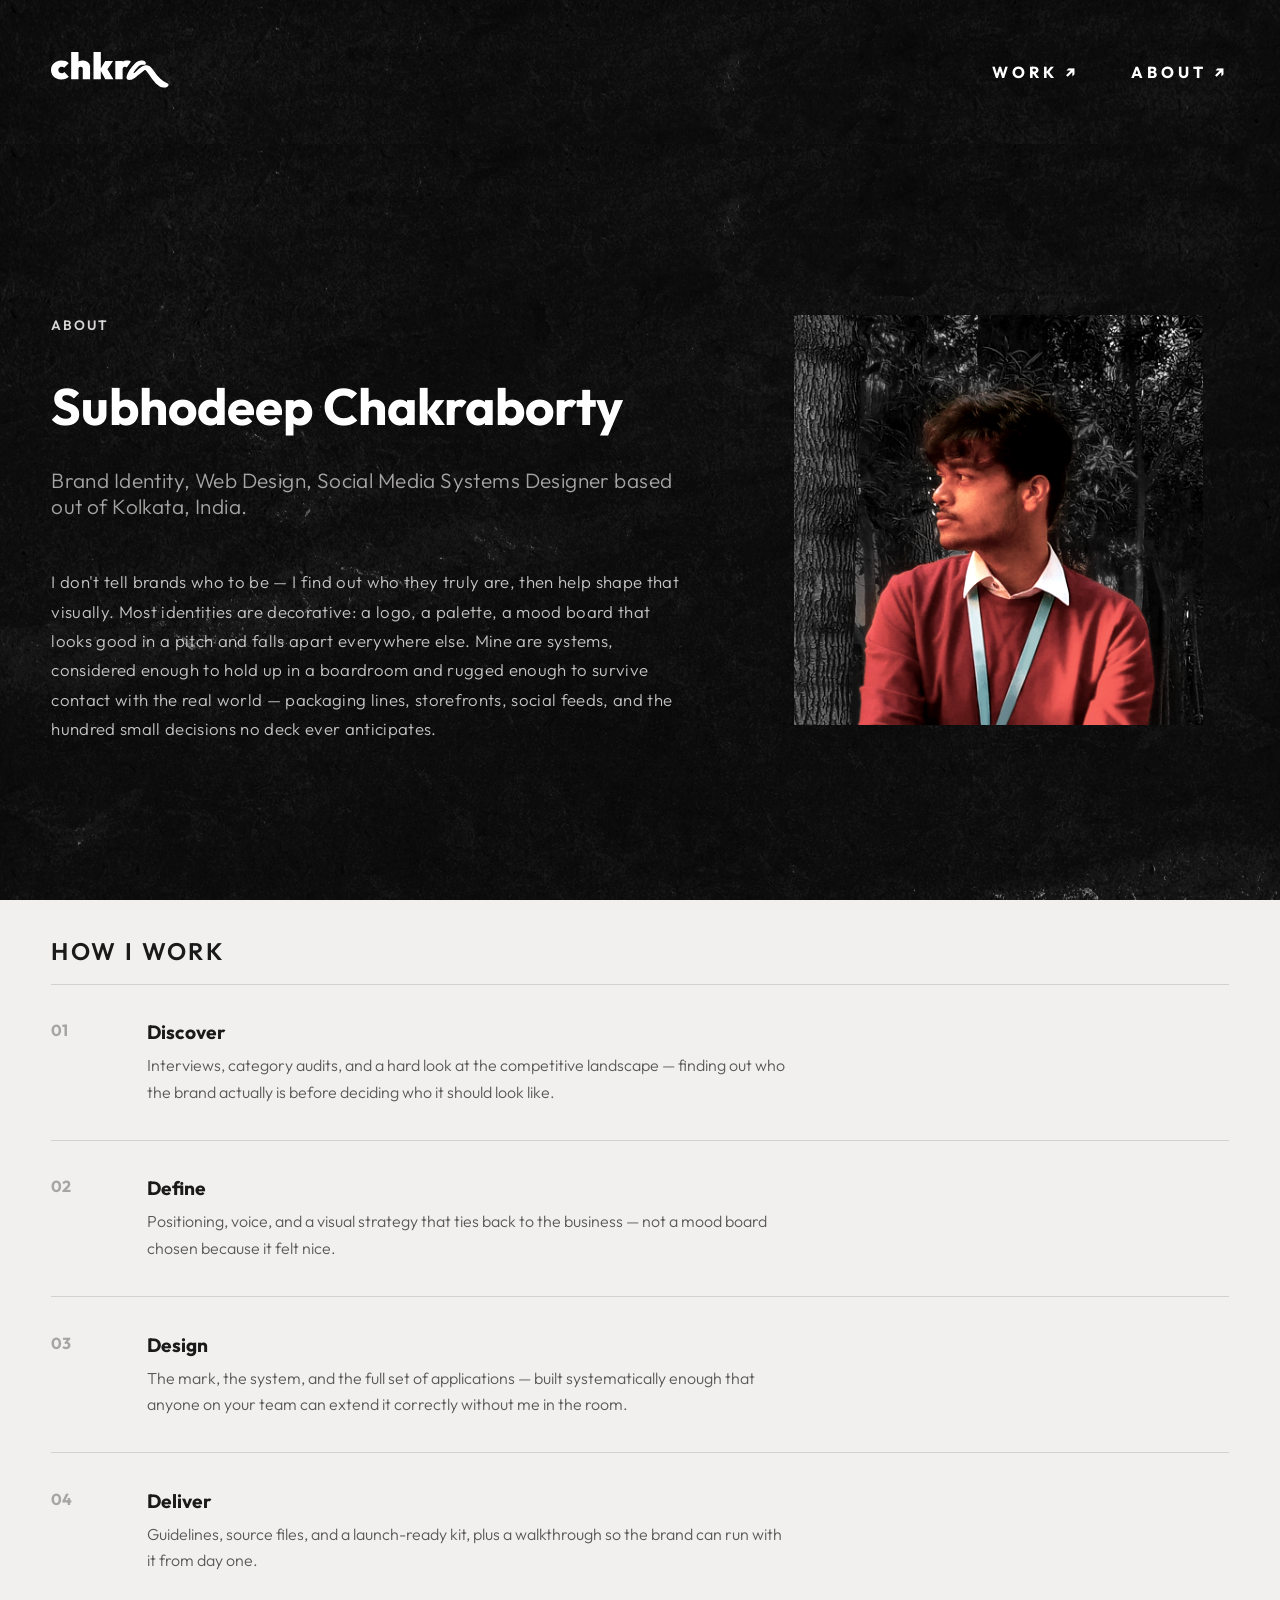
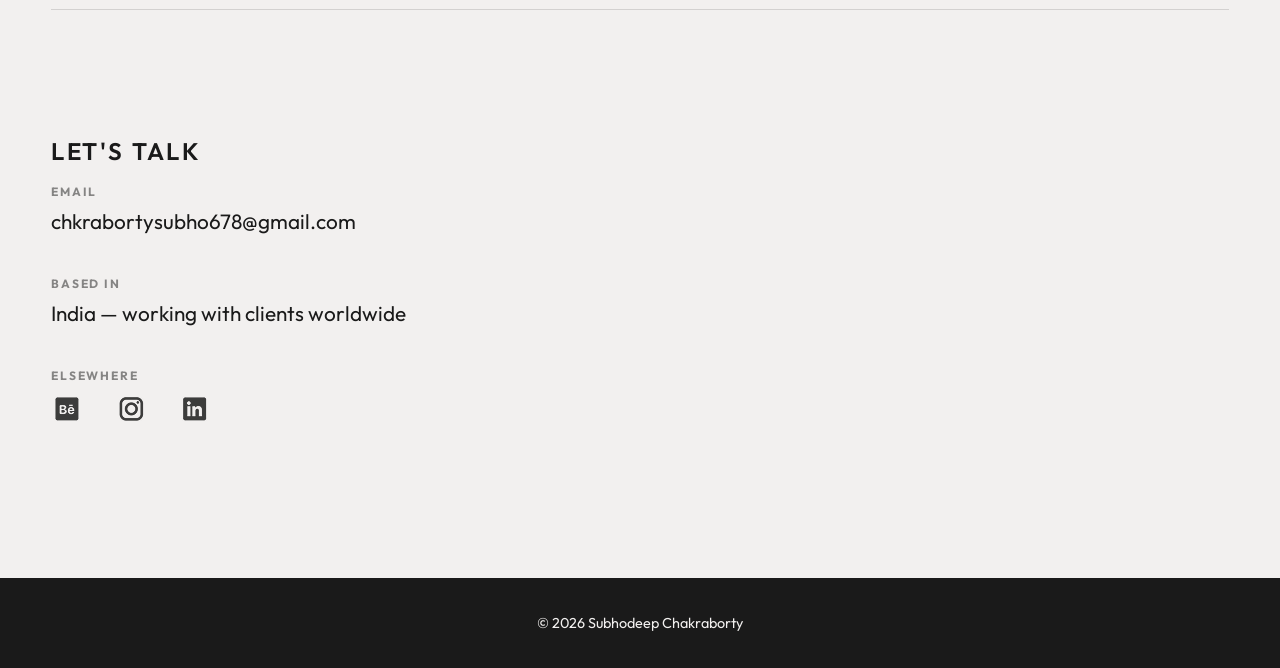
==== about.html @ c2b5cb18 "semi-final change" ====
<!doctype html>
<html lang="en">
  <head>
    <meta charset="UTF-8" />
    <meta name="viewport" content="width=device-width, initial-scale=1.0" />
    <title>About | Subhodeep Chakraborty</title>
    <link
      href="https://fonts.googleapis.com/css2?family=Outfit:wght@300;400;700&display=swap"
      rel="stylesheet"
    />
    <link rel="stylesheet" href="style.css" />
    <link rel="stylesheet" href="about.css" />
  </head>
  <body>
    <!-- <div class="overlay">
      <div class="line"></div>
      <div class="line"></div>
      <div class="line"></div>
      <div class="line"></div>
      <div class="line"></div>
      <div class="line"></div>
      <div class="line"></div>
      <div class="line"></div>
      <div class="line"></div>
      <div class="line"></div>
    </div> -->
    <div id="custom-cursor"><span class="cursor-label"></span></div>

    <header id="main-header" class="noise">
      <nav class="navbar">
        <a
          href="index.html"
          class="nav-branding splash-trigger"
          data-bg="#F2F0EF"
          data-cursor-label="Home"
          ><img src="assets/logo.svg" alt="Chkra Logo" class="nav-logo"
        /></a>
        <ul class="nav-menu">
          <li class="nav-item">
            <a
              href="index.html#work-section"
              class="nav-link splash-trigger"
              data-bg="#F2F0EF"
              >WORK ↗</a
            >
          </li>
          <li class="nav-item">
            <a href="about.html" class="nav-link" aria-current="page"
              >ABOUT ↗</a
            >
          </li>
        </ul>
        <div class="hamburger">
          <span class="bar"></span>
          <span class="bar"></span>
          <span class="bar"></span>
        </div>
      </nav>
    </header>

    <!-- Hero: quiet — name, role, one line. No headline statement here. -->
    <section class="hero noise about-hero">
      <div class="hero-content">
        <h2 class="section-title" style="color: #F2F0EF;">ABOUT</h2>
        <h1 class="about-name">Subhodeep Chakraborty</h1>
        <p class="about-role">Brand Identity, Web Design, Social Media Systems Designer based out of Kolkata, India.</p>
        <p class="about-role">
          I don't tell brands who to be — I find out who they truly are, then help
          shape that visually. Most identities are decorative: a logo, a palette,
          a mood board that looks good in a pitch and falls apart everywhere else.
          Mine are systems, considered enough to hold up in a boardroom and rugged
          enough to survive contact with the real world — packaging lines,
          storefronts, social feeds, and the hundred small decisions no deck ever
          anticipates.
        </p>
      </div>
      <div class="about-photo-frame">
        <img src="assets/pic.png" alt="Subhodeep Chakraborty" />
      </div>
    </section>
    
    <h2 class="section-title">HOW I WORK</h2>
    <div class="process-list">
      <div class="process-item reveal">
        <span class="process-number">01</span>
        <div>
          <div class="process-title">Discover</div>
          <p class="process-desc">
            Interviews, category audits, and a hard look at the competitive
            landscape — finding out who the brand actually is before deciding
            who it should look like.
          </p>
        </div>
      </div>
      <div class="process-item reveal">
        <span class="process-number">02</span>
        <div>
          <div class="process-title">Define</div>
          <p class="process-desc">
            Positioning, voice, and a visual strategy that ties back to the
            business — not a mood board chosen because it felt nice.
          </p>
        </div>
      </div>
      <div class="process-item reveal">
        <span class="process-number">03</span>
        <div>
          <div class="process-title">Design</div>
          <p class="process-desc">
            The mark, the system, and the full set of applications — built
            systematically enough that anyone on your team can extend it
            correctly without me in the room.
          </p>
        </div>
      </div>
      <div class="process-item reveal">
        <span class="process-number">04</span>
        <div>
          <div class="process-title">Deliver</div>
          <p class="process-desc">
            Guidelines, source files, and a launch-ready kit, plus a walkthrough
            so the brand can run with it from day one.
          </p>
        </div>
      </div>
    </div>

    <h2 id="contact" class="section-title">LET'S TALK</h2>
    <section class="contact-block">
      <div class="contact-grid">
        <div class="reveal">
          <div class="contact-info-item">
            <span class="contact-info-label">Email</span>
            <a
              class="contact-info-value"
              href="mailto:chkrabortysubho678@gmail.com"
              data-cursor-label="Email"
              >chkrabortysubho678@gmail.com</a
            >
          </div>
          <div class="contact-info-item">
            <span class="contact-info-label">Based In</span>
            <p class="contact-info-value" style="border-bottom: none">
              India — working with clients worldwide
            </p>
          </div>
          <div class="contact-info-item">
            <span class="contact-info-label">Elsewhere</span>
            <div
              class="social-icons"
              style="justify-content: flex-start; margin-top: 0.4rem"
            >
              <a href="https://www.behance.net/subhodeepchakro"
                ><img
                  src="assets/socials/Behance.png"
                  alt="Behance"
                  style="filter: invert(0) brightness(0); opacity: 0.75"
              /></a>
              <a href="https://instagram.com/chakro.png"
                ><img
                  src="assets/socials/Instagram.png"
                  alt="Instagram"
                  style="filter: invert(0) brightness(0); opacity: 0.75"
              /></a>
              <a href="https://in.linkedin.com/in/chakrabortysubho"
                ><img
                  src="assets/socials/LinkedIn.png"
                  alt="LinkedIn"
                  style="filter: invert(0) brightness(0); opacity: 0.75"
              /></a>
            </div>
          </div>
        </div>

        <div class="reveal">
          <!-- NOTE: GitHub Pages can't process form submissions server-side.
             Point this form's action at a form backend (Formspree, Getform,
             Web3Forms, etc.) so submissions actually reach an inbox. Until
             then, the mailto link on the left is the guaranteed-working
             way for someone to reach you. -->
          <!-- <form class="contact-form" action="#" method="POST">
            <div class="form-row">
              <div class="form-field">
                <label for="name">Name</label>
                <input
                  type="text"
                  id="name"
                  name="name"
                  placeholder="Your name"
                  required
                />
              </div>
              <div class="form-field">
                <label for="email">Email</label>
                <input
                  type="email"
                  id="email"
                  name="email"
                  placeholder="you@company.com"
                  required
                />
              </div>
            </div>
            <div class="form-row">
              <div class="form-field">
                <label for="company">Company</label>
                <input
                  type="text"
                  id="company"
                  name="company"
                  placeholder="ACME Inc."
                />
              </div>
              <div class="form-field">
                <label for="budget">Project Budget</label>
                <input
                  type="text"
                  id="budget"
                  name="budget"
                  placeholder="Optional"
                />
              </div>
            </div>
            <div class="form-field">
              <label for="message">Project</label>
              <textarea
                id="message"
                name="message"
                placeholder="What are you building, and what does the brand need to do?"
                required
              ></textarea>
            </div>
            <button type="submit" class="form-submit" data-cursor-label="Send">
              Send Message ↗
            </button>
            <p class="form-note">
              Or skip the form and email directly — whichever's faster for you.
            </p>
          </form> -->
        </div>
      </div>
    </section>

    <footer class="footer">
      <!-- <div class="social-icons">
        <a href="#"><img src="assets/socials/Behance.png" alt="Behance" /></a>
        <a href="#"
          ><img src="assets/socials/Instagram.png" alt="Instagram"
        /></a>
        <a href="#"><img src="assets/socials/LinkedIn.png" alt="LinkedIn" /></a>
        <a href="#"><img src="assets/socials/Mail.png" alt="Mail" /></a>
      </div> -->
      <p>© 2026 Subhodeep Chakraborty</p>
    </footer>

    <script src="https://cdnjs.cloudflare.com/ajax/libs/gsap/3.12.1/gsap.min.js"></script>
    <script src="script.js"></script>
  </body>
</html>
---- style.css ----
::-webkit-scrollbar {
  display: none;
}

/* Added scroll-padding-top so clicking 'Work' anchors correctly below the sticky nav */
html {
  scroll-padding-top: 18vh;
}

* {
  padding: 0;
  margin: 0;
  font-family: "Outfit", sans-serif;
  color: #f2f0ef;
  box-sizing: border-box;
  scroll-behavior: smooth;
  /* cursor: none; */
}

body {
  background-color: #f2f0ef;
}

.noise {
  background-image: url("assets/slate.jpg");
  /* background-position: center; */
  background-size: cover;
  background-blend-mode: hard-light;
  filter: brightness(110%) contrast(100%);
}

.overlay {
  position: fixed;
  width: 100vw;
  height: 100vh;
  z-index: 5;
  display: flex;
}

.line {
  width: 10vw;
  height: 105vh;
  background: #f2f0ef;
}

#custom-cursor {
  position: fixed;
  width: 40px;
  height: 40px;
  top: 200px;
  border-radius: 50%;
  pointer-events: none;
  z-index: 9998;
  mix-blend-mode: difference;
  background-color: white;
  border-radius: 25% 100% 100% 100% / 25% 100% 100% 100%;
  visibility: hidden;
  transform: translate(0, 0) rotate(15deg);
  display: flex;
  align-items: center;
  justify-content: center;
  transition:
    width 0.25s ease,
    height 0.25s ease,
    border-radius 0.25s ease,
    background-color 0.25s ease,
    opacity 0.25s ease;
}

/* Hover state: signals "this is clickable" without abandoning the blob identity.
   Grows, squares off into a clean circle, and reveals a short word. */
#custom-cursor .cursor-label {
  opacity: 0;
  font-size: 0.6rem;
  font-weight: 700;
  letter-spacing: 0.1em;
  text-transform: uppercase;
  color: #1a1a1a;
  mix-blend-mode: normal;
  pointer-events: none;
  transition: opacity 0.2s ease;
  white-space: nowrap;
}

#custom-cursor.cursor-active {
  width: 68px;
  height: 68px;
  border-radius: 50%;
  mix-blend-mode: normal;
  background-color: #f2f0ef;
  transform: translate(0, 0) rotate(0deg);
}

#custom-cursor.cursor-active .cursor-label {
  opacity: 1;
}

/* Sticky Header styling */
header {
  position: sticky;
  top: 0;
  z-index: 4;
  background-color: #1a1a1a;
  transition:
    box-shadow 0.3s ease,
    border-bottom 0.3s ease;
}

/* Class added by JS when scrolling to separate it from the content */
header.scrolled {
  box-shadow: 0 4px 20px rgba(0, 0, 0, 0.5);
  border-bottom: 1px solid rgba(242, 240, 239, 0.05);
}

li {
  list-style: none;
}

a {
  color: #f2f0ef;
  text-decoration: none;
}

.navbar {
  min-height: 16vh;
  display: flex;
  justify-content: space-between;
  align-items: center;
  padding: 0 4vw;
}

.nav-logo {
  height: 36px;
}

.nav-menu {
  display: flex;
  justify-content: space-between;
  align-items: center;
  gap: 4vw;
}

.nav-link {
  display: inline-block;
  position: relative;
  font-weight: bold;
  letter-spacing: 0.25em;
}

.nav-link::after {
  content: "";
  position: absolute;
  width: 100%;
  transform: scaleX(0);
  height: 2px;
  bottom: -0.8vh;
  left: 0;
  background-color: #f2f0ef;
  transition: transform 0.25s ease-out;
  border-radius: 100px;
}

.nav-link:hover::after {
  transform: scaleX(1);
}

.hamburger {
  display: none;
  cursor: pointer;
}

.bar {
  display: block;
  width: 8vw;
  height: 0.4vh;
  margin: 1.2vh auto;
  background-color: #f2f0ef;
  transition: all 0.3s ease-in-out;
  border-radius: 100px;
}

/* Hero Section */
.hero {
  display: flex;
  align-items: center;
  justify-content: flex-start; /* Explicitly left aligned */
  padding: 0 4vw;
  width: 100vw;
  height: 81vh; /* 81vh + 16vh nav = 95vh. Leaves 5vh for sliver of the next section */
  background-color: #1a1a1a;
  position: relative;
  box-sizing: border-box;
}

.hero-content {
  color: #f2f0ef;
  z-index: 2;
}

.intro {
  display: flex;
  align-items: center; /* Better alignment for text + logo */
  gap: 1rem;
}

.hero-content h1 {
  font-size: 8rem;
  font-weight: 700;
  /* margin-right: 6vw; */
}

.hero-logo {
  height: 8rem;
  transform: translateY(12.8%) translateX(6%);
}

.hero-content h2 {
  font-size: 2.1rem;
  font-weight: 300;
  letter-spacing: 0.06rem;
  margin: 1rem 0 1.5rem 0;
  opacity: 0.8;
}

.hero-content p {
  font-size: 1.3rem;
  font-weight: 300;
  letter-spacing: 0.02em;
  opacity: 0.6;
  width: 50vw;
}

.scroll-arrow {
  display: none;
}

/* Center wrapper layout */
.circular-text-container {
  position: absolute;
  bottom: 10vh;
  right: 6vw;
  display: flex;
  align-items: center;
  justify-content: center;
  background-color: #f2f0ef;
  border-radius: 50%;
  opacity: 0.7;
}

/* SVG dimensions and spinning trigger */
.rotating-svg {
  height: 25vh;
  animation: spin 12s linear infinite;
  font-size: 1rem;
  font-weight: normal;
  letter-spacing: 0.3rem;
}

/* The new arrow element, untouched parent/SVG */
.center-arrow {
  position: absolute;
  width: 5vh;
  height: 5vh;
  border-right: 6px solid #1a1a1a;
  border-bottom: 6px solid #1a1a1a;
  opacity: 0.8;

  /* Centers the arrow perfectly relative to the container */
  top: 50%;
  left: 50%;
  transform: translate(-50%, -60%) rotate(45deg);

  /* Ensures the arrow doesn't block the link from being clicked */
  pointer-events: none;
}

/* Seamless 360-degree loop */
@keyframes spin {
  from {
    transform: rotate(0deg);
  }
  to {
    transform: rotate(360deg);
  }
}

/* Work Section */
.section-title {
  /* color: #F2F0EF; Corrected to fit dark mode, previously inline #1a1a1a */
  color: #1a1a1a;
  margin: 4vh 4vw 0 4vw;
  letter-spacing: 0.1em;
  font-weight: 600;
}

.grid {
  margin: 2rem 4vw;
  display: grid;
  grid-template-columns: repeat(auto-fit, minmax(480px, 1fr));
  gap: 2.6rem;
  justify-content: center;
}

.card {
  height: 400px;
  padding: 2em;
  border-radius: 1rem;
  background-size: cover;
  background-position: center;
  display: flex;
  align-items: center;
  justify-content: center;
  flex-direction: column;
  gap: 3rem;
  transition: transform 0.5s ease;
  overflow: hidden;
  position: relative;
  cursor: none;
}

.card::before {
  content: "";
  width: 100%;
  height: 100%;
  background-color: rgba(0, 0, 0, 0.6);
  z-index: 0;
  pointer-events: none;
  transition: opacity 0.5s ease;
  opacity: 0;
  border-radius: 1rem;
  display: block;
  position: absolute;
  top: 0;
  left: 0;
}

.card:hover::before {
  opacity: 1;
}

.card > * {
  z-index: 1;
  transform: scale(1.2);
  opacity: 0;
  transition:
    opacity 0.5s ease,
    transform 0.5s ease;
  color: white;
  text-align: center;
}

.card:hover > * {
  opacity: 1;
  transform: scale(1);
}

.card h2 {
  font-weight: 400;
  letter-spacing: 0.1em;
}

.card p {
  font-weight: 300;
  letter-spacing: 0.1em;
}

/* Footer */
.footer {
  padding: 4vh 0;
  background-color: #1a1a1a;
  text-align: center;
  color: #ccc;
  font-size: 0.9rem;
}

.social-icons {
  display: flex;
  justify-content: center;
  gap: 2rem;
  margin-bottom: 1rem;
}

.social-icons img {
  width: 2rem;
  height: 2rem;
  filter: brightness(0) invert(1);
  transition: transform 0.3s ease;
}

.social-icons img:hover {
  transform: scale(1.1);
}

/* Page Transition Splash Screen */
.splash-transition {
  position: fixed;
  width: 20px;
  height: 20px;
  border-radius: 50%;
  transform: translate(-50%, -50%) scale(0);
  z-index: 99999;
  pointer-events: none;
  /* Background color gets assigned in JS dynamically based on the brand */
}

/* ============================================================== */
/* SHARED REVEAL UTILITY (used on brand pages + About/Contact)     */
/* ============================================================== */
.reveal {
  opacity: 0;
  transform: translateY(18px);
  transition:
    opacity 0.6s cubic-bezier(0.22, 1, 0.36, 1),
    transform 0.6s cubic-bezier(0.22, 1, 0.36, 1);
}

.reveal.is-visible {
  opacity: 1;
  transform: translateY(0);
}

/* @media (prefers-reduced-motion: reduce) {
  .reveal {
    opacity: 1;
    transform: none;
    transition: none;
  }
} */

/* ============================================================== */
/* MOBILE OVERRIDES (Fully updated, leaving desktop untouched)    */
/* ============================================================== */

@media screen and (max-width: 900px) {
  .navbar {
    padding: 0 6vw;
    min-height: 12vh;
  }

  .hamburger {
    display: block;
  }

  .hamburger.active .bar:nth-child(2) {
    opacity: 0;
  }
  .hamburger.active .bar:nth-child(1) {
    transform: translateY(1.6vh) rotate(45deg);
  }
  .hamburger.active .bar:nth-child(3) {
    transform: translateY(-1.6vh) rotate(-45deg);
  }

  .nav-menu {
    position: fixed;
    left: -100%;
    top: 12vh;
    gap: 0;
    flex-direction: column;
    background-color: #1a1a1a;
    background-image: url("assets/slate.jpg");
    background-size: cover;
    background-blend-mode: hard-light;
    filter: brightness(110%) contrast(100%);
    width: 100%;
    text-align: center;
    transition: 0.3s ease-in-out;
    padding-bottom: 6vh;
    border-bottom: 1px solid rgba(242, 240, 239, 0.05);
  }

  .nav-item {
    margin: 4vh 0;
  }

  .nav-menu.active {
    left: 0;
  }

  .nav-link::after {
    display: none;
  }

  .nav-logo {
    height: 5vh;
  }

  /* Hero section fixed for mobile alignment */
  .hero {
    height: 80vh;
    padding-top: 10vh;
    padding-bottom: 10vh;
    align-items: flex-start;
  }

  .hero-content {
    max-width: 100%;
  }

  .intro {
    display: flex;
    flex-direction: column; /* Forces elements to break clean onto separate rows */
    align-items: flex-start;
  }

  .hero-content h1 {
    font-size: 4.8rem;
    letter-spacing: 0.04em;
  }

  /* Reset logo transform for mobile so it doesn't float off the edge */
  .hero-logo {
    transform: translateY(5%) translateX(0);
  }

  .hero-logo {
    width: 80vw;
    max-width: 380px;
  }

  .hero-content h2 {
    font-size: 1.6rem;
    letter-spacing: 0.04em;
  }

  .hero-content p {
    font-size: 1rem;
    letter-spacing: 0.04em;
    width: 100%;
  }

  .scroll-arrow {
    display: flex !important;
    position: absolute;
    bottom: 5vh;
    left: 50%;
    transform: translateX(-50%);
  }

  .arrow {
    width: 2.4vh;
    height: 2.4vh;
    border-right: 4px solid #f2f0ef;
    border-bottom: 4px solid #f2f0ef;
    transform: rotate(45deg);
  }

  .circular-text-container {
    display: none !important;
  }

  /* Work section */
  .card {
    height: 50vh; /* Slightly shorter on small screens */
  }

  .card::before {
    opacity: 0.7; /* Permanent semi-transparent overlay so white text is readable */
  }

  .card > * {
    opacity: 1; /* Keep text permanently visible on mobile since hover doesn't exist */
    transform: scale(1);
  }
}

@media screen and (max-width: 600px) {
  .grid {
    grid-template-columns: 1fr;
    margin: 2rem 6vw;
  }
}
---- about.css ----
/* ==========================================================================
   ABOUT.CSS
   ========================================================================== */


/* ---------------------------------------------------
   ABOUT HERO
   --------------------------------------------------- */

.hero.about-hero {
  height: 84vh;
  gap: 8vw;
}

.about-hero .section-title {
  font-size: 0.85rem;
  font-weight: 600;
  letter-spacing: 0.15em;
}

.about-name {
  margin: 2.5rem 0 1.8rem 0;
  font-size: clamp(2rem, 4vw, 4rem) !important;
}

.about-hero .about-role:last-child {
  margin-top: 3rem;
  max-width: 50vw;
  font-size: 1.05rem;
  line-height: 1.75;
  opacity: 0.72;
}


/* ---------------------------------------------------
   ABOUT PHOTO
   --------------------------------------------------- */

.about-photo-frame {
  max-width: 32vw;
}

.about-photo-frame img {
  width: 100%;
  filter: grayscale(12%) contrast(105%);
}

/* ---------------------------------------------------
   PROCESS
   --------------------------------------------------- */

.process-list {
  padding: 2vh 4vw 10vh 4vw;
}

.process-item {
  display: grid;
  grid-template-columns: 4rem 1fr;
  gap: 2rem;
  padding: 2.2rem 0;
  border-top: 1px solid rgba(26, 26, 26, 0.14);
}

.process-item:last-child {
  border-bottom: 1px solid rgba(26, 26, 26, 0.14);
}

.process-number {
  color: #1a1a1a;
  font-size: 1rem;
  font-weight: 700;
  opacity: 0.35;
}

.process-title {
  color: #1a1a1a;
  font-size: 1.2rem;
  font-weight: 700;
  margin-bottom: 0.5rem;
}

.process-desc {
  color: #1a1a1a;
  font-size: 1rem;
  font-weight: 300;
  line-height: 1.65;
  opacity: 0.7;
  max-width: 58ch;
}


/* ---------------------------------------------------
   CONTACT
   --------------------------------------------------- */

.contact-block {
  padding: 2vh 4vw 12vh 4vw;
}

.contact-grid {
  display: grid;
  grid-template-columns: 0.9fr 1.1fr;
  gap: 6vw;
}

.contact-info-item {
  margin-bottom: 2.6rem;
}

.contact-info-label {
  text-transform: uppercase;
  letter-spacing: 0.15em;
  font-size: 0.75rem;
  font-weight: 700;
  color: #1a1a1a;
  opacity: 0.5;
  margin-bottom: 0.6rem;
  display: block;
}

.contact-info-value {
  color: #1a1a1a;
  font-size: 1.3rem;
  font-weight: 400;
  border-bottom: 1px solid transparent;
  transition: border-color 0.2s ease;
}

.contact-info-value:hover {
  border-bottom-color: #1a1a1a;
}

.contact-form {
  display: flex;
  flex-direction: column;
  gap: 1.6rem;
}

.form-row {
  display: grid;
  grid-template-columns: 1fr 1fr;
  gap: 1.6rem;
}

.form-field {
  display: flex;
  flex-direction: column;
  gap: 0.6rem;
}

.form-field label {
  text-transform: uppercase;
  letter-spacing: 0.1em;
  font-size: 0.72rem;
  font-weight: 700;
  color: #1a1a1a;
  opacity: 0.55;
}

.form-field input,
.form-field select,
.form-field textarea {
  font-family: "Outfit", sans-serif;
  font-size: 1rem;
  font-weight: 300;
  color: #1a1a1a;
  background: transparent;
  border: none;
  border-bottom: 1px solid rgba(26, 26, 26, 0.3);
  padding: 0.7rem 0;
  outline: none;
  transition: border-color 0.2s ease;
}

.form-field input::placeholder,
.form-field textarea::placeholder {
  color: rgba(26, 26, 26, 0.35);
}

.form-field input:focus,
.form-field select:focus,
.form-field textarea:focus {
  border-bottom-color: #1a1a1a;
}

.form-field textarea {
  resize: vertical;
  min-height: 8rem;
}

.form-submit {
  align-self: flex-start;
  margin-top: 0.6rem;
  padding: 1rem 2.4rem;
  background-color: #1a1a1a;
  color: #f2f0ef;
  border: none;
  border-radius: 100px;
  font-family: "Outfit", sans-serif;
  font-size: 1rem;
  font-weight: 700;
  letter-spacing: 0.06em;
  cursor: none;
  transition: opacity 0.25s ease;
}

.form-submit:hover {
  opacity: 0.85;
}

.form-note {
  font-size: 0.85rem;
  color: #1a1a1a;
  opacity: 0.5;
  margin-top: -0.6rem;
}


/* ---------------------------------------------------
   MOBILE
   --------------------------------------------------- */

@media screen and (max-width: 900px) {

  /* ABOUT HERO */

  .hero.about-hero {
    height: auto;
    padding: 6vh 6vw;
    flex-direction: column;
  }

  .about-name {
    font-size: clamp(2.8rem, 10vw, 4.8rem) !important;
    letter-spacing: 0.1em;
  }

  .about-hero .about-role:last-child {
    max-width: 100%;
    line-height: 1.5;
  }

  /* PHOTO */

  .about-photo-frame {
    /* width: 100%; */
    max-width: none;
    /* justify-self: auto; */
  }

  /* PROCESS */

  .process-list {
    padding: 2vh 6vw 6vh 6vw;
  }

  .process-item {
    grid-template-columns: 3rem 1fr;
    gap: 1.2rem;
  }

  /* CONTACT */

  .contact-block {
    padding: 2vh 6vw 8vh 6vw;
  }

  .contact-grid {
    grid-template-columns: 1fr;
    gap: 4rem;
  }

  .form-row {
    grid-template-columns: 1fr;
  }
}
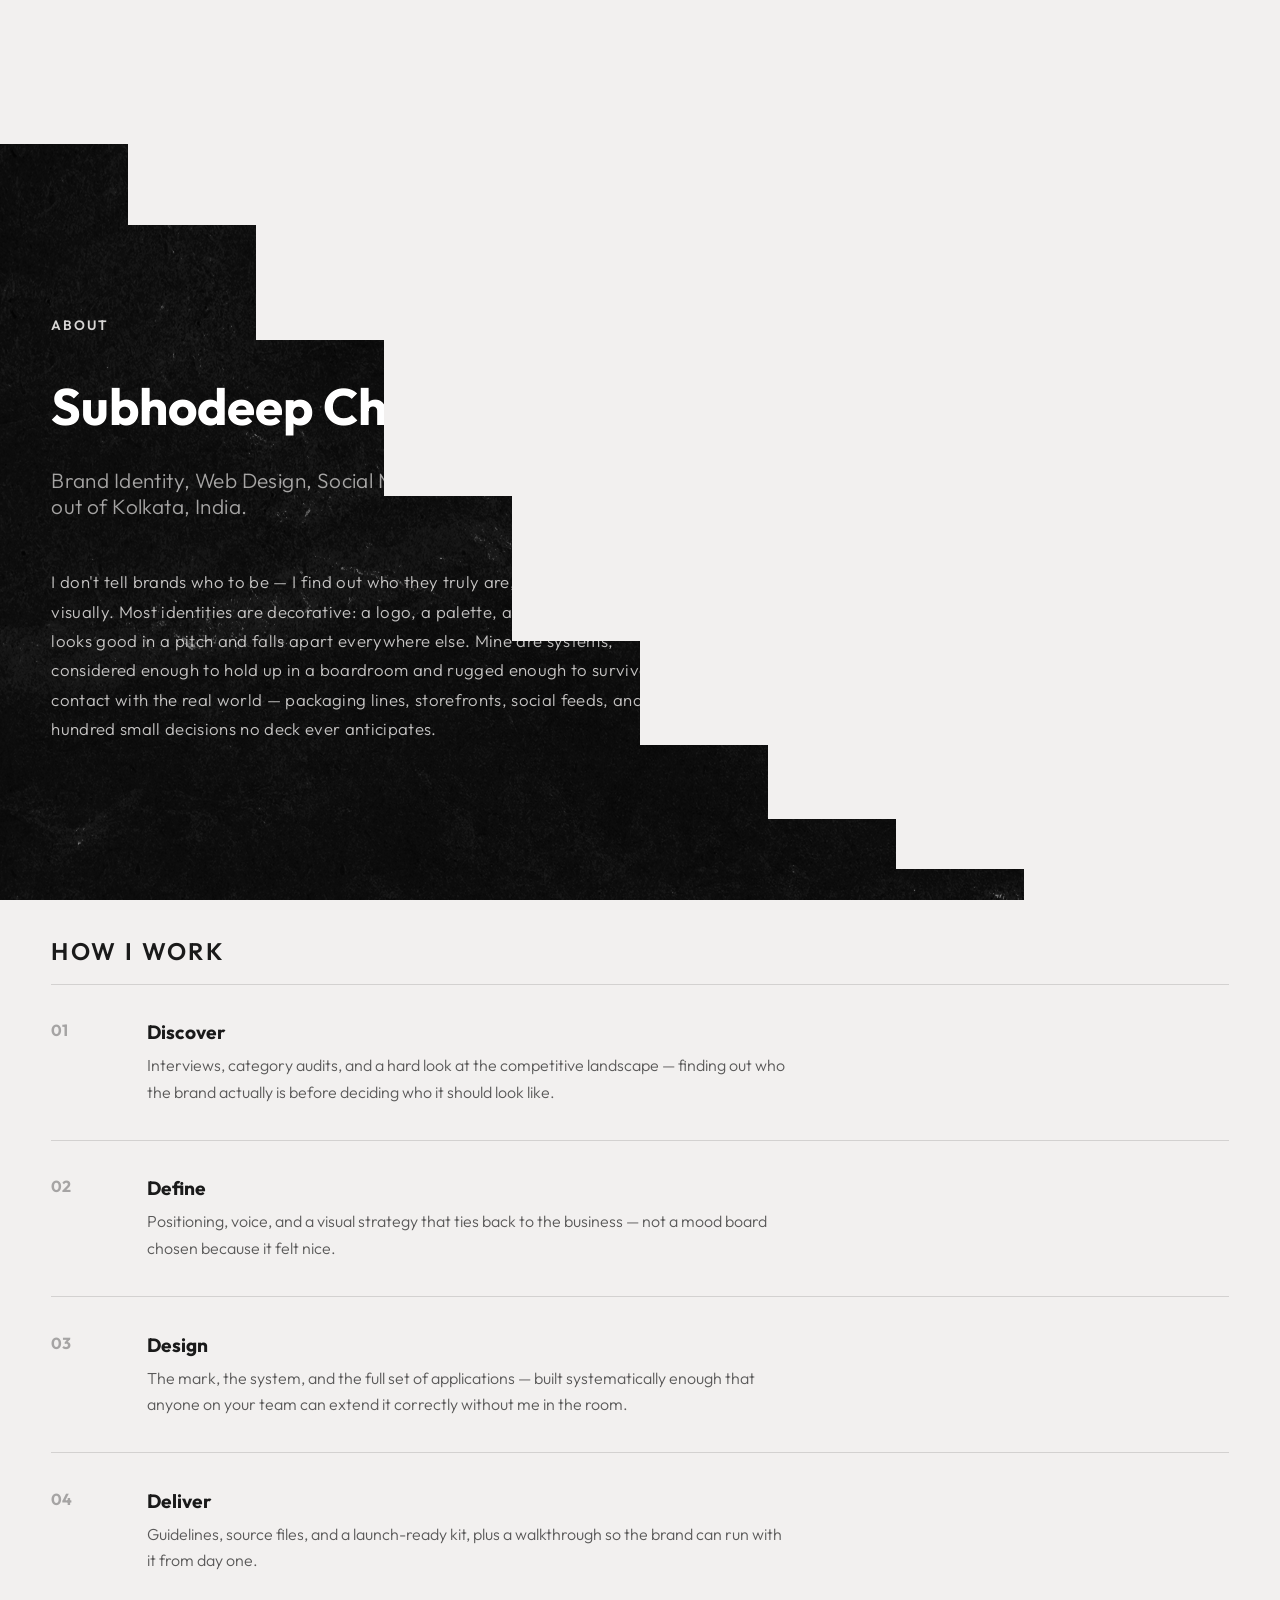
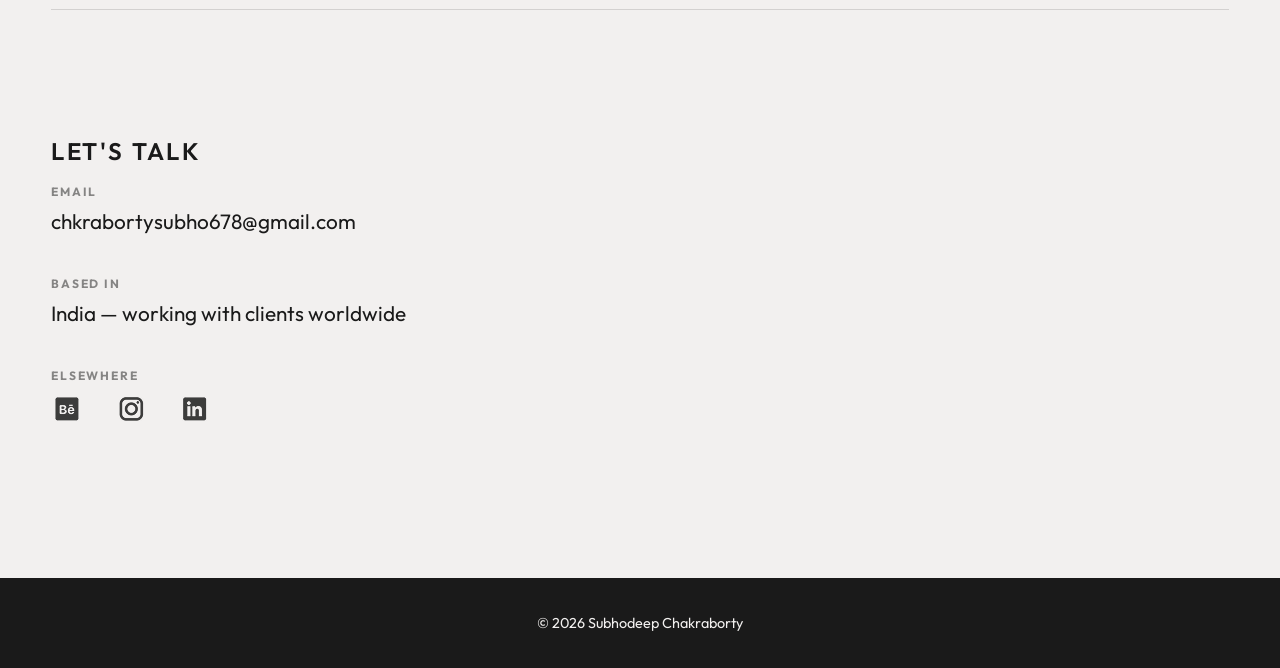
==== commit 3d6c38bb: "minor fix" ====
--- a/about.html
+++ b/about.html
@@ -12,18 +12,18 @@
     <link rel="stylesheet" href="about.css" />
   </head>
   <body>
-    <!-- <div class="overlay">
-      <div class="line"></div>
-      <div class="line"></div>
-      <div class="line"></div>
-      <div class="line"></div>
-      <div class="line"></div>
-      <div class="line"></div>
-      <div class="line"></div>
-      <div class="line"></div>
-      <div class="line"></div>
-      <div class="line"></div>
-    </div> -->
+    <div class="overlay">
+      <div class="line"></div>
+      <div class="line"></div>
+      <div class="line"></div>
+      <div class="line"></div>
+      <div class="line"></div>
+      <div class="line"></div>
+      <div class="line"></div>
+      <div class="line"></div>
+      <div class="line"></div>
+      <div class="line"></div>
+    </div>
     <div id="custom-cursor"><span class="cursor-label"></span></div>
 
     <header id="main-header" class="noise">
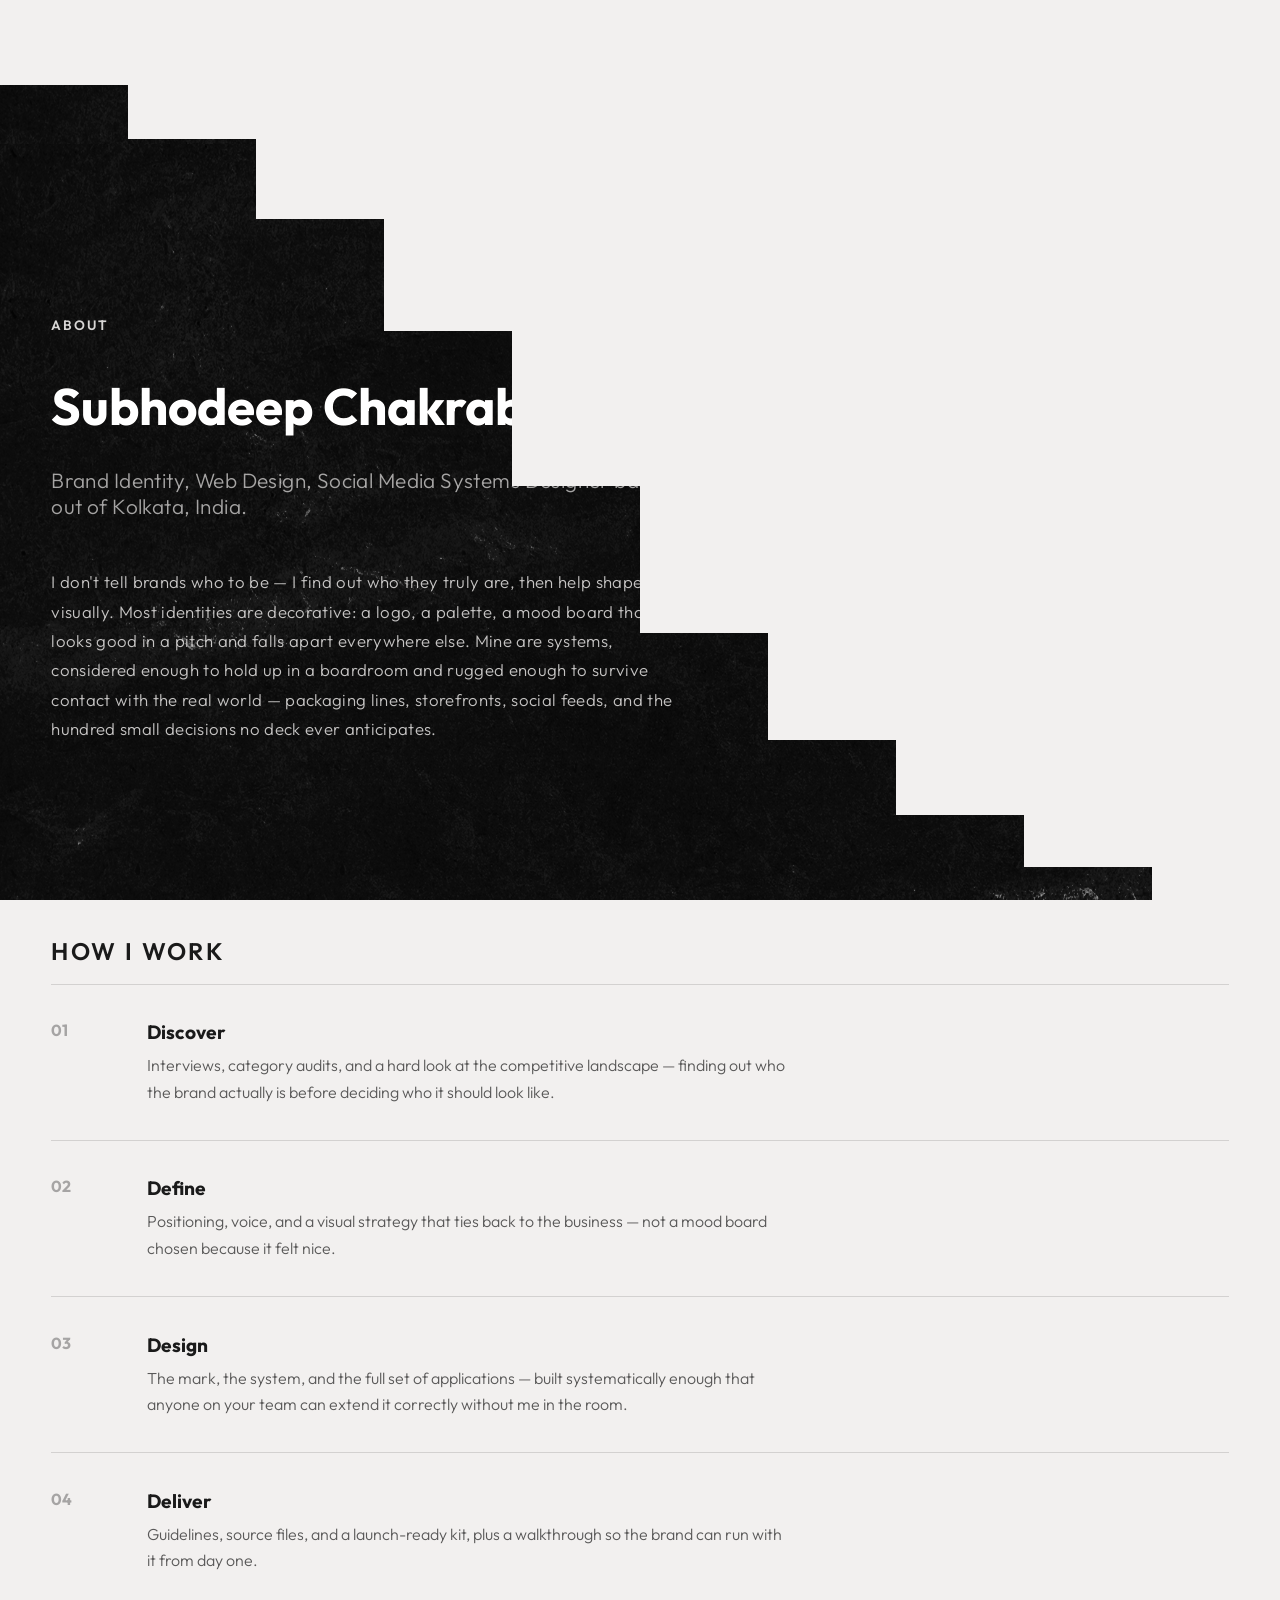
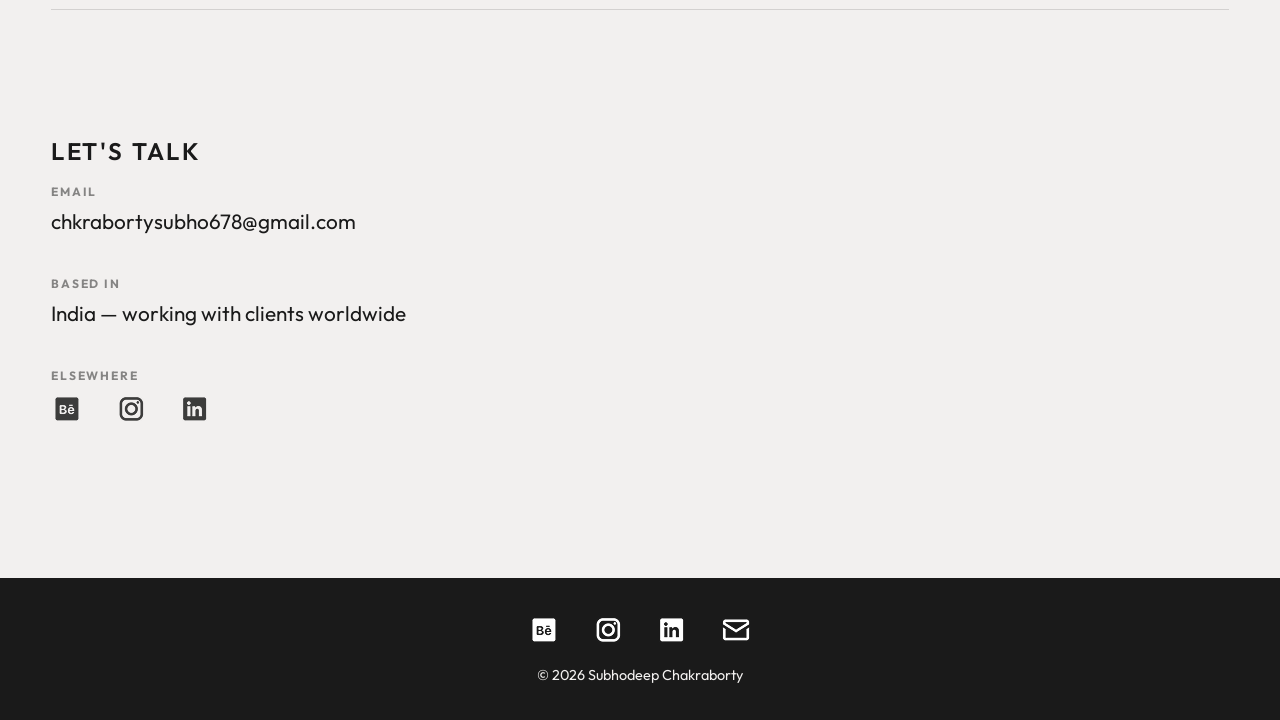
==== commit ef467498: "minor fixes" ====
--- a/about.html
+++ b/about.html
@@ -4,6 +4,19 @@
     <meta charset="UTF-8" />
     <meta name="viewport" content="width=device-width, initial-scale=1.0" />
     <title>About | Subhodeep Chakraborty</title>
+    <meta name="description" content="Learn about Subhodeep Chakraborty, a brand identity, web design and social media systems designer based in Kolkata, India." />
+    <link rel="canonical" href="https://chkradesign.github.io/about.html" />
+    <meta property="og:title" content="About | Subhodeep Chakraborty" />
+    <meta property="og:description" content="About Subhodeep Chakraborty, brand identity designer based in Kolkata, India." />
+    <meta property="og:image" content="https://chkradesign.github.io/assets/pic.png" />
+    <meta property="og:url" content="https://chkradesign.github.io/about.html" />
+    <meta property="og:type" content="profile" />
+    <meta property="og:site_name" content="Subhodeep Chakraborty" />
+    <meta name="twitter:card" content="summary_large_image" />
+    <meta name="twitter:title" content="About | Subhodeep Chakraborty" />
+    <meta name="twitter:description" content="About Subhodeep Chakraborty, brand identity designer based in Kolkata, India." />
+    <meta name="twitter:image" content="https://chkradesign.github.io/assets/pic.png" />
+    <link rel="icon" type="image/svg+xml" href="/favicon.svg" />
     <link
       href="https://fonts.googleapis.com/css2?family=Outfit:wght@300;400;700&display=swap"
       rel="stylesheet"
@@ -50,7 +63,7 @@
             >
           </li>
         </ul>
-        <div class="hamburger">
+        <div class="hamburger" role="button" tabindex="0" aria-label="Toggle navigation" aria-expanded="false">
           <span class="bar"></span>
           <span class="bar"></span>
           <span class="bar"></span>
@@ -150,19 +163,19 @@
               class="social-icons"
               style="justify-content: flex-start; margin-top: 0.4rem"
             >
-              <a href="https://www.behance.net/subhodeepchakro"
+              <a href="https://www.behance.net/subhodeepchakro" aria-label="Behance"
                 ><img
                   src="assets/socials/Behance.png"
                   alt="Behance"
                   style="filter: invert(0) brightness(0); opacity: 0.75"
               /></a>
-              <a href="https://instagram.com/chakro.png"
+              <a href="https://instagram.com/chakro.png" aria-label="Instagram"
                 ><img
                   src="assets/socials/Instagram.png"
                   alt="Instagram"
                   style="filter: invert(0) brightness(0); opacity: 0.75"
               /></a>
-              <a href="https://in.linkedin.com/in/chakrabortysubho"
+              <a href="https://in.linkedin.com/in/chakrabortysubho" aria-label="LinkedIn"
                 ><img
                   src="assets/socials/LinkedIn.png"
                   alt="LinkedIn"
@@ -242,16 +255,14 @@
     </section>
 
     <footer class="footer">
-      <!-- <div class="social-icons">
-        <a href="#"><img src="assets/socials/Behance.png" alt="Behance" /></a>
-        <a href="#"
-          ><img src="assets/socials/Instagram.png" alt="Instagram"
-        /></a>
-        <a href="#"><img src="assets/socials/LinkedIn.png" alt="LinkedIn" /></a>
-        <a href="#"><img src="assets/socials/Mail.png" alt="Mail" /></a>
-      </div> -->
-      <p>© 2026 Subhodeep Chakraborty</p>
-    </footer>
+    <div class="social-icons" role="group" aria-label="Social links">
+      <a href="https://www.behance.net/subhodeepchakro" aria-label="Behance"><img src="assets/socials/Behance.png" alt="" /></a>
+      <a href="https://www.instagram.com/chakro.png/" aria-label="Instagram"><img src="assets/socials/Instagram.png" alt="" /></a>
+      <a href="https://www.linkedin.com/in/chakrabortysubho" aria-label="LinkedIn"><img src="assets/socials/LinkedIn.png" alt="" /></a>
+      <a href="mailto:chkrabortysubho678@gmail.com" aria-label="Email"><img src="assets/socials/Mail.png" alt="" /></a>
+    </div>
+    <p>© 2026 Subhodeep Chakraborty</p>
+  </footer>
 
     <script src="https://cdnjs.cloudflare.com/ajax/libs/gsap/3.12.1/gsap.min.js"></script>
     <script src="script.js"></script>
--- a/style.css
+++ b/style.css
@@ -14,7 +14,7 @@
   color: #f2f0ef;
   box-sizing: border-box;
   scroll-behavior: smooth;
-  /* cursor: none; */
+  cursor: none;
 }
 
 body {
@@ -167,6 +167,11 @@
 .hamburger {
   display: none;
   cursor: pointer;
+}
+
+.hamburger:focus-visible {
+  outline: 2px solid #f2f0ef;
+  outline-offset: 6px;
 }
 
 .bar {
@@ -334,7 +339,8 @@
   left: 0;
 }
 
-.card:hover::before {
+.card:hover::before,
+.card.is-pointer-hovered::before {
   opacity: 1;
 }
 
@@ -349,7 +355,8 @@
   text-align: center;
 }
 
-.card:hover > * {
+.card:hover > *,
+.card.is-pointer-hovered > * {
   opacity: 1;
   transform: scale(1);
 }
@@ -419,13 +426,22 @@
   transform: translateY(0);
 }
 
-/* @media (prefers-reduced-motion: reduce) {
+@media (prefers-reduced-motion: reduce) {
+  *,
+  *::before,
+  *::after {
+    scroll-behavior: auto !important;
+    animation-duration: 0.01ms !important;
+    animation-iteration-count: 1 !important;
+    transition-duration: 0.01ms !important;
+  }
+
   .reveal {
     opacity: 1;
     transform: none;
     transition: none;
   }
-} */
+}
 
 /* ============================================================== */
 /* MOBILE OVERRIDES (Fully updated, leaving desktop untouched)    */
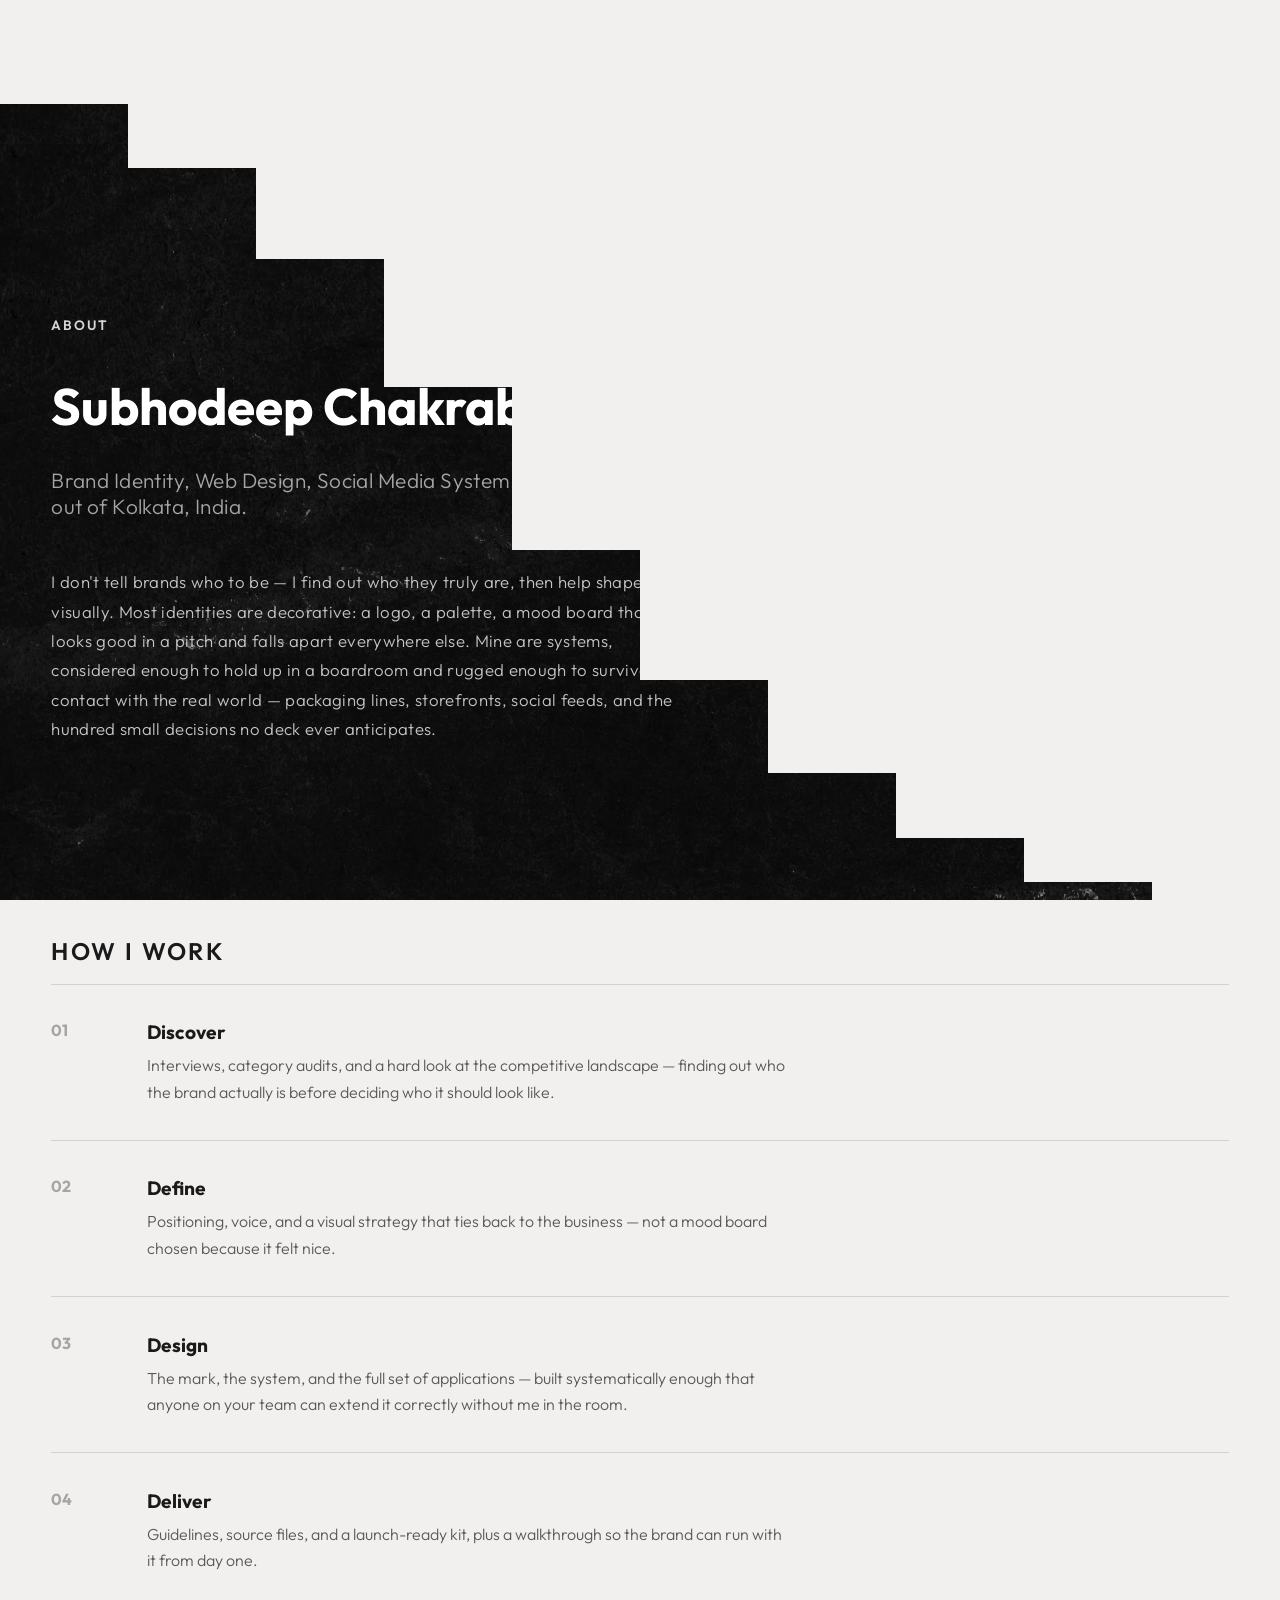
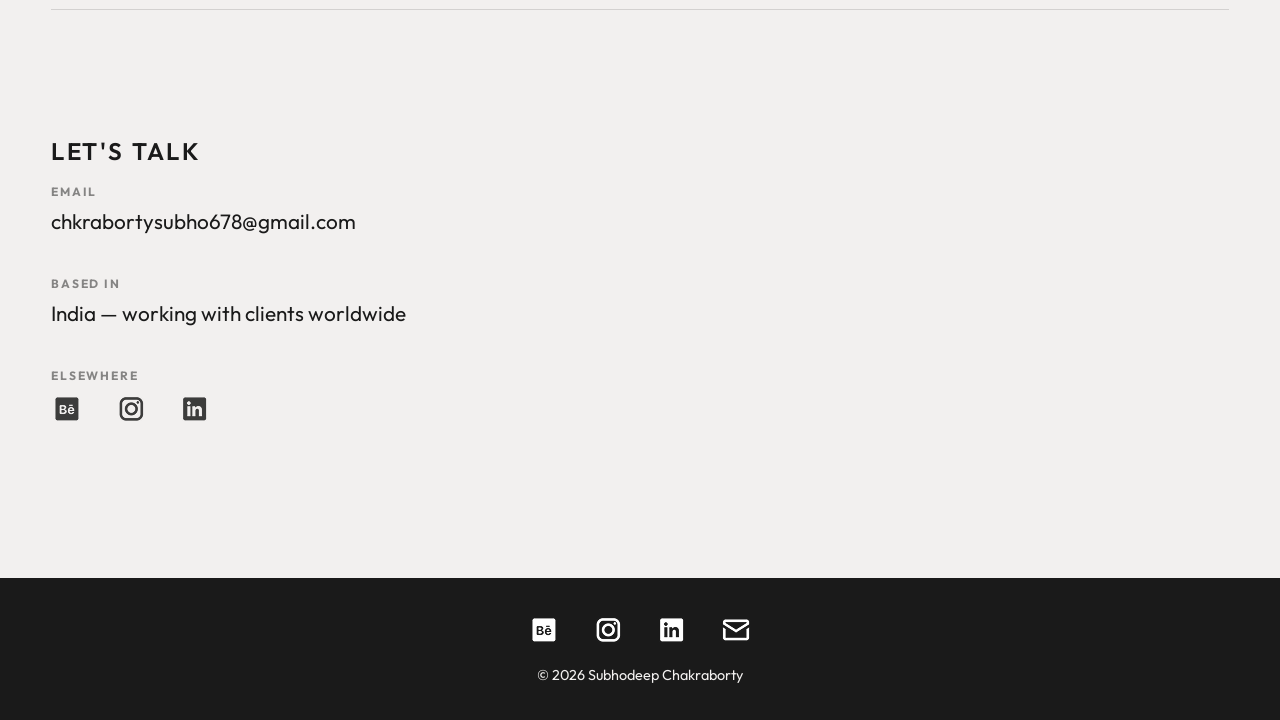
==== commit 09a7dfe4: "lazy load and compress" ====
--- a/about.html
+++ b/about.html
@@ -88,7 +88,7 @@
         </p>
       </div>
       <div class="about-photo-frame">
-        <img src="assets/pic.png" alt="Subhodeep Chakraborty" />
+        <img src="assets/pic.jpeg" alt="Subhodeep Chakraborty" />
       </div>
     </section>
     
--- a/style.css
+++ b/style.css
@@ -310,8 +310,6 @@
   height: 400px;
   padding: 2em;
   border-radius: 1rem;
-  background-size: cover;
-  background-position: center;
   display: flex;
   align-items: center;
   justify-content: center;
@@ -323,12 +321,21 @@
   cursor: none;
 }
 
+.card-image {
+  position: absolute;
+  inset: 0;
+  width: 100%;
+  height: 100%;
+  object-fit: cover;
+  object-position: center;
+}
+
 .card::before {
   content: "";
   width: 100%;
   height: 100%;
   background-color: rgba(0, 0, 0, 0.6);
-  z-index: 0;
+  z-index: 1;
   pointer-events: none;
   transition: opacity 0.5s ease;
   opacity: 0;
@@ -344,8 +351,8 @@
   opacity: 1;
 }
 
-.card > * {
-  z-index: 1;
+.card > :not(.card-image) {
+  z-index: 2;
   transform: scale(1.2);
   opacity: 0;
   transition:
@@ -355,8 +362,15 @@
   text-align: center;
 }
 
-.card:hover > *,
-.card.is-pointer-hovered > * {
+.card > .card-image {
+  z-index: 0;
+  transform: none;
+  opacity: 1;
+  transition: none;
+}
+
+.card:hover > :not(.card-image),
+.card.is-pointer-hovered > :not(.card-image) {
   opacity: 1;
   transform: scale(1);
 }
@@ -574,7 +588,7 @@
     opacity: 0.7; /* Permanent semi-transparent overlay so white text is readable */
   }
 
-  .card > * {
+  .card > :not(.card-image) {
     opacity: 1; /* Keep text permanently visible on mobile since hover doesn't exist */
     transform: scale(1);
   }
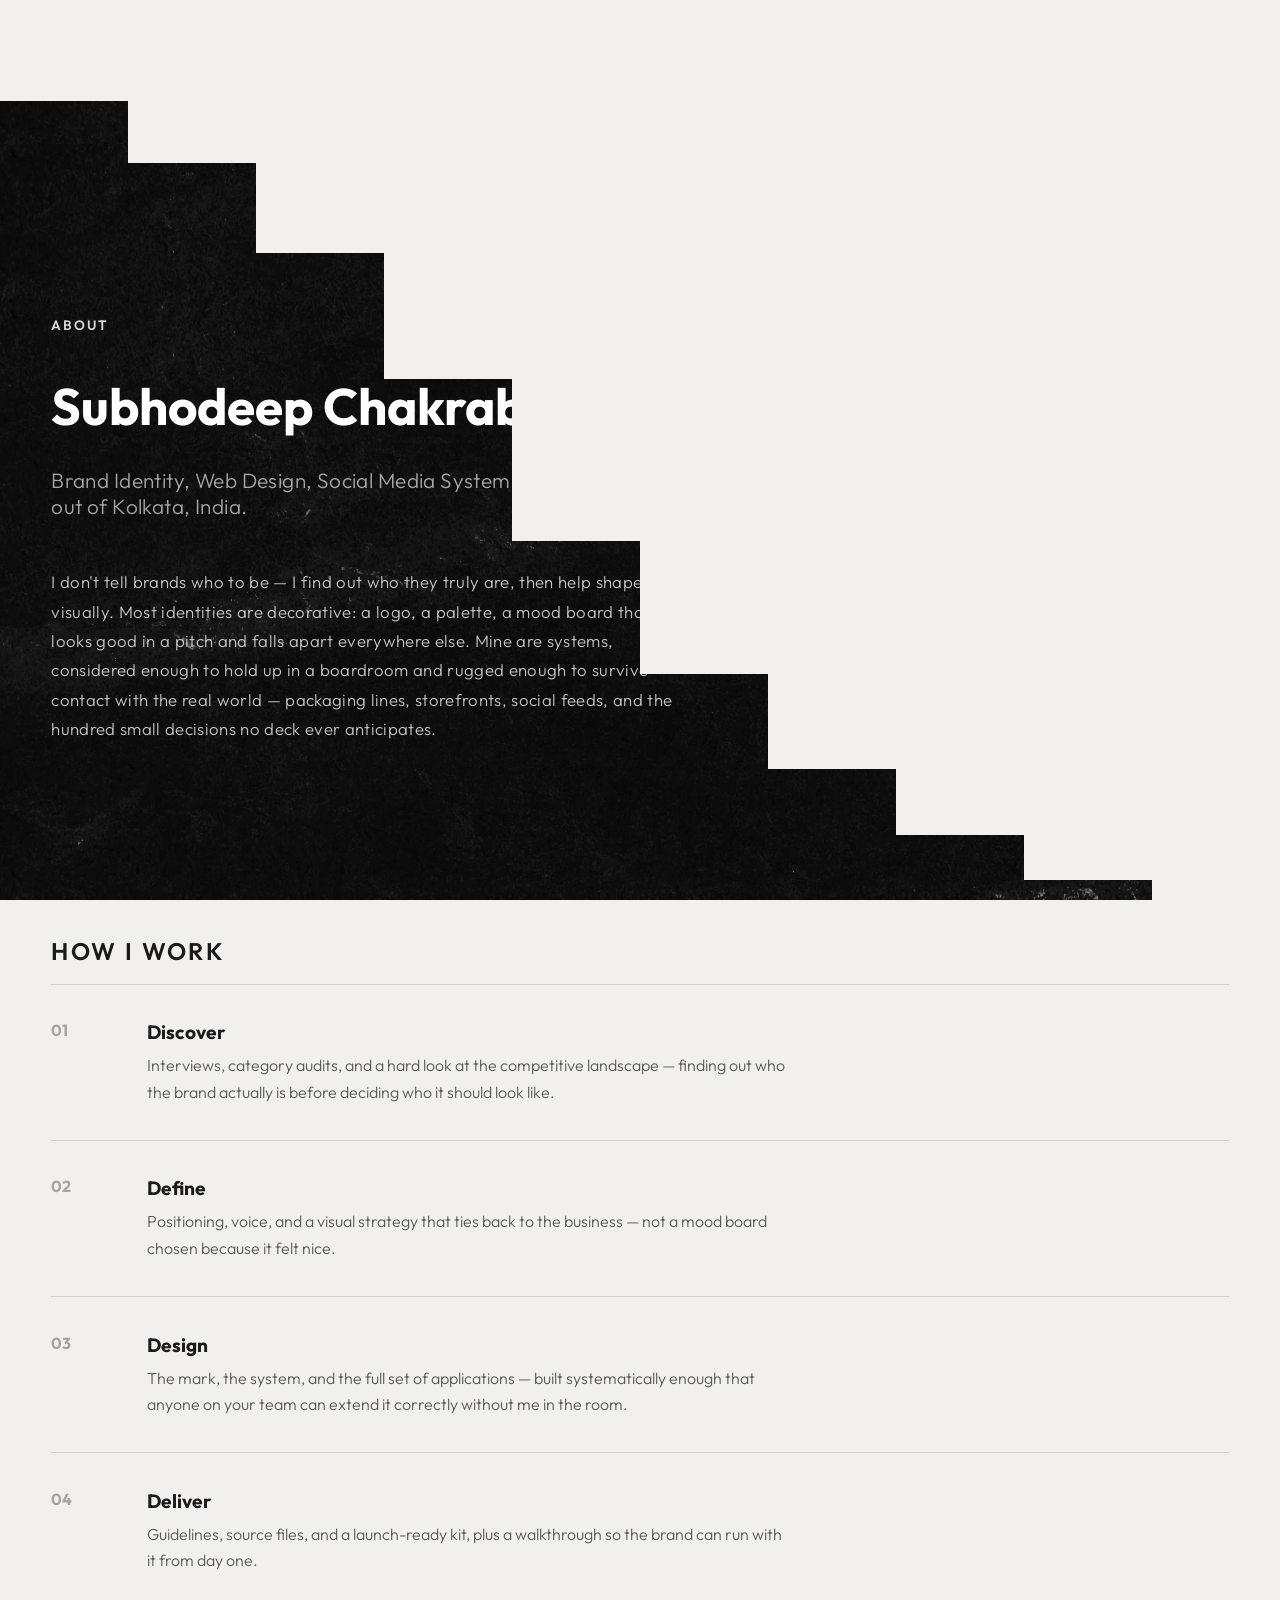
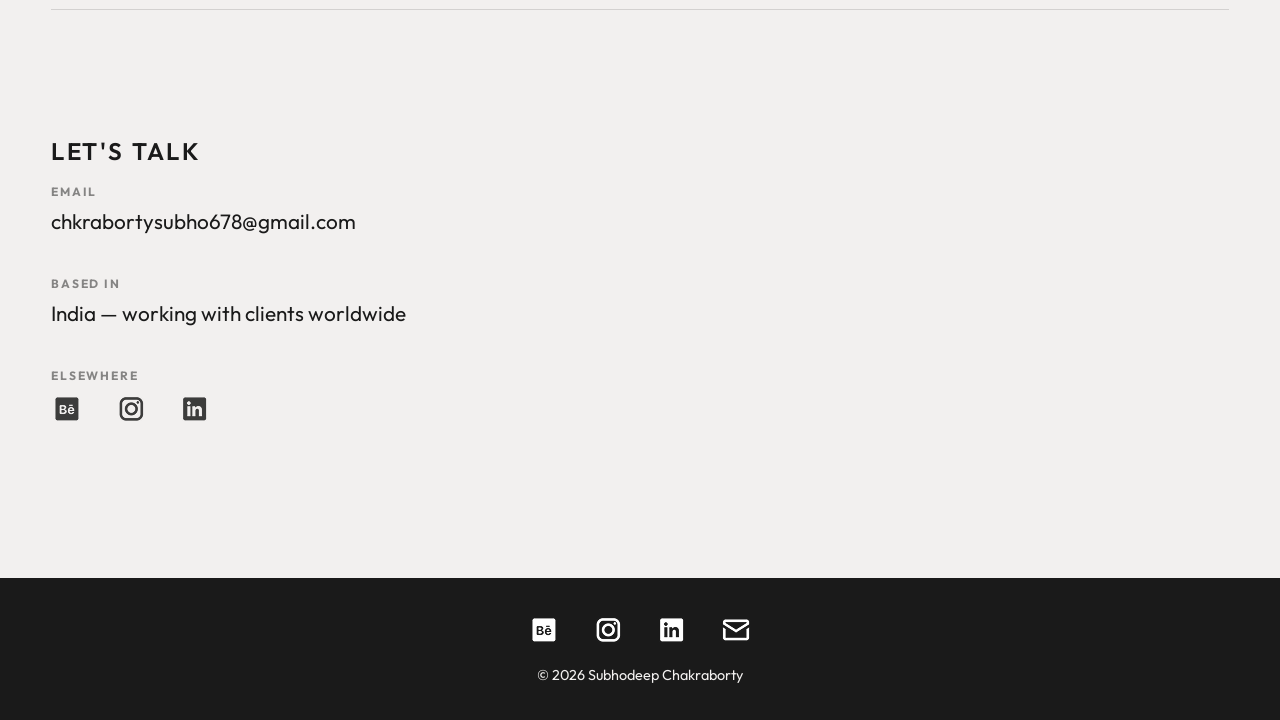
==== commit d82421e7: "image fix" ====
--- a/about.html
+++ b/about.html
@@ -8,14 +8,14 @@
     <link rel="canonical" href="https://chkradesign.github.io/about.html" />
     <meta property="og:title" content="About | Subhodeep Chakraborty" />
     <meta property="og:description" content="About Subhodeep Chakraborty, brand identity designer based in Kolkata, India." />
-    <meta property="og:image" content="https://chkradesign.github.io/assets/pic.png" />
+    <meta property="og:image" content="https://chkradesign.github.io/assets/pic.jpeg" />
     <meta property="og:url" content="https://chkradesign.github.io/about.html" />
     <meta property="og:type" content="profile" />
     <meta property="og:site_name" content="Subhodeep Chakraborty" />
     <meta name="twitter:card" content="summary_large_image" />
     <meta name="twitter:title" content="About | Subhodeep Chakraborty" />
     <meta name="twitter:description" content="About Subhodeep Chakraborty, brand identity designer based in Kolkata, India." />
-    <meta name="twitter:image" content="https://chkradesign.github.io/assets/pic.png" />
+    <meta name="twitter:image" content="https://chkradesign.github.io/assets/pic.jpeg" />
     <link rel="icon" type="image/svg+xml" href="/favicon.svg" />
     <link
       href="https://fonts.googleapis.com/css2?family=Outfit:wght@300;400;700&display=swap"
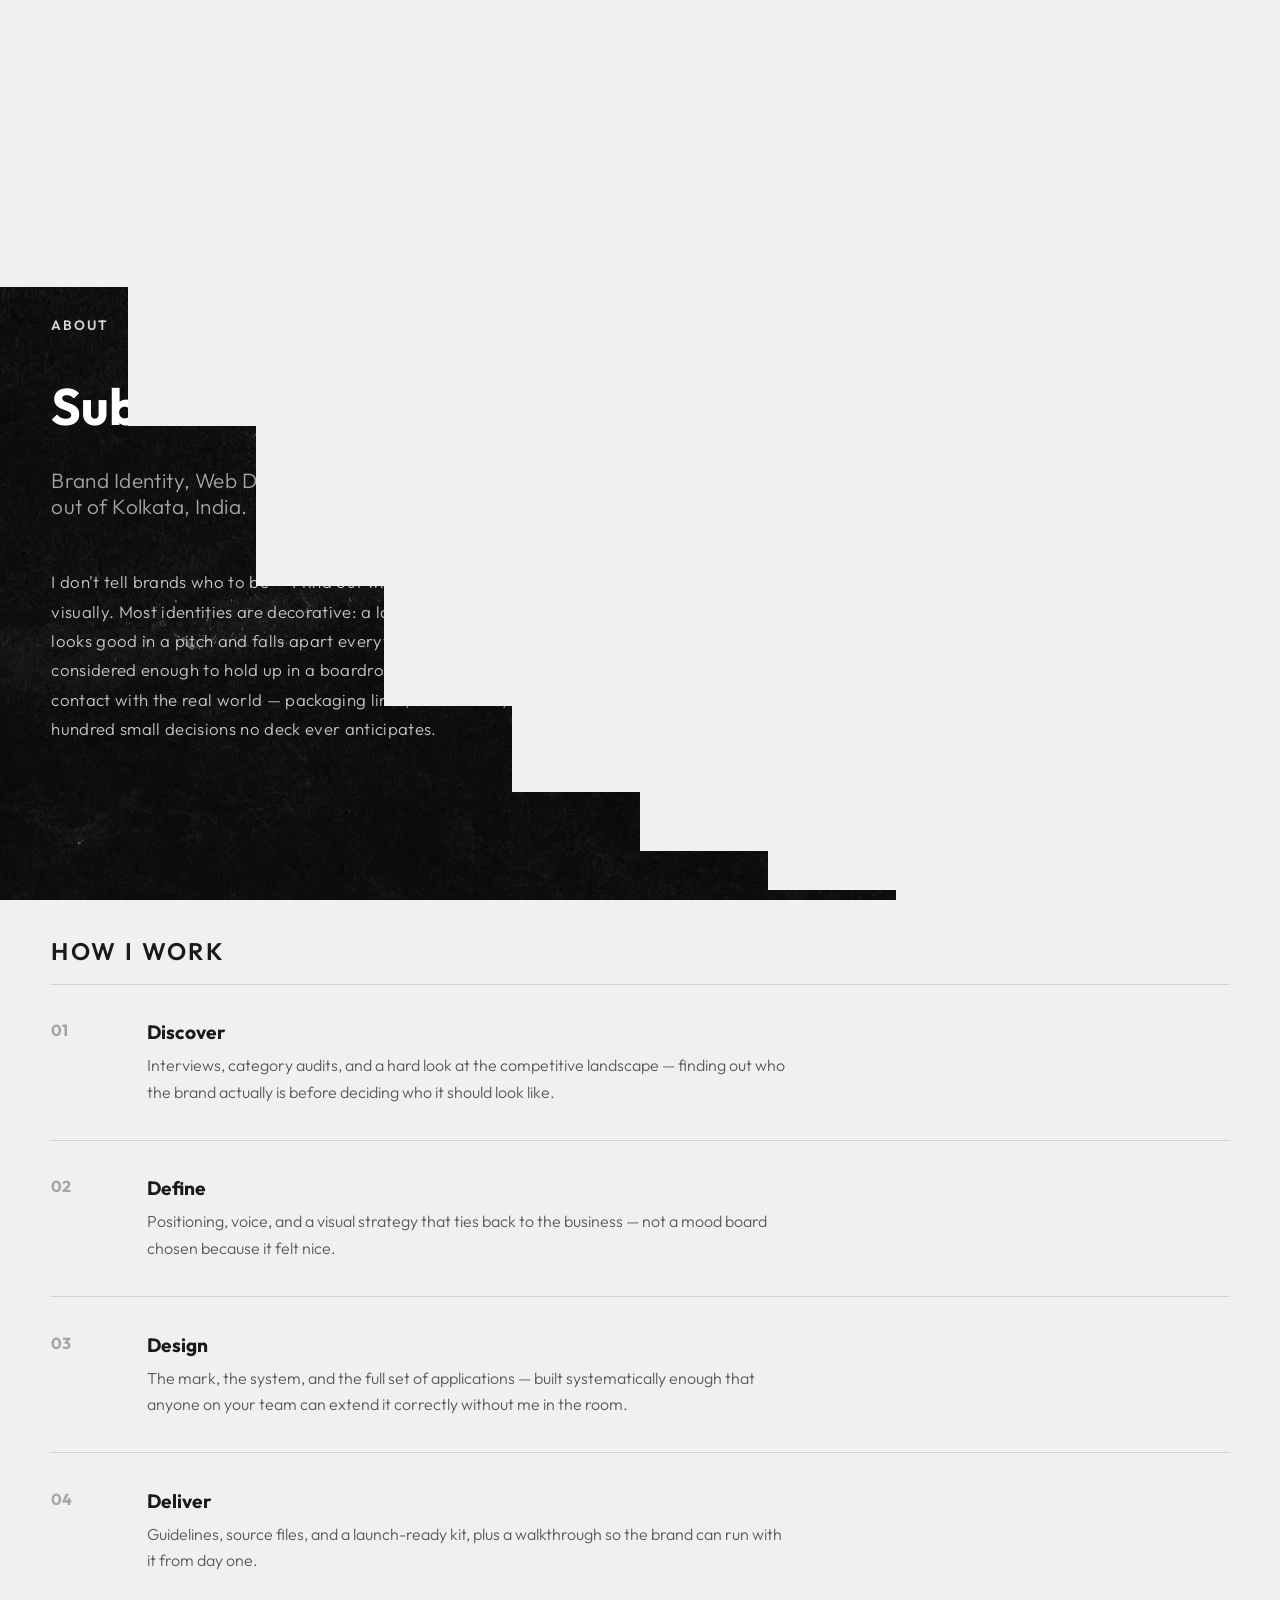
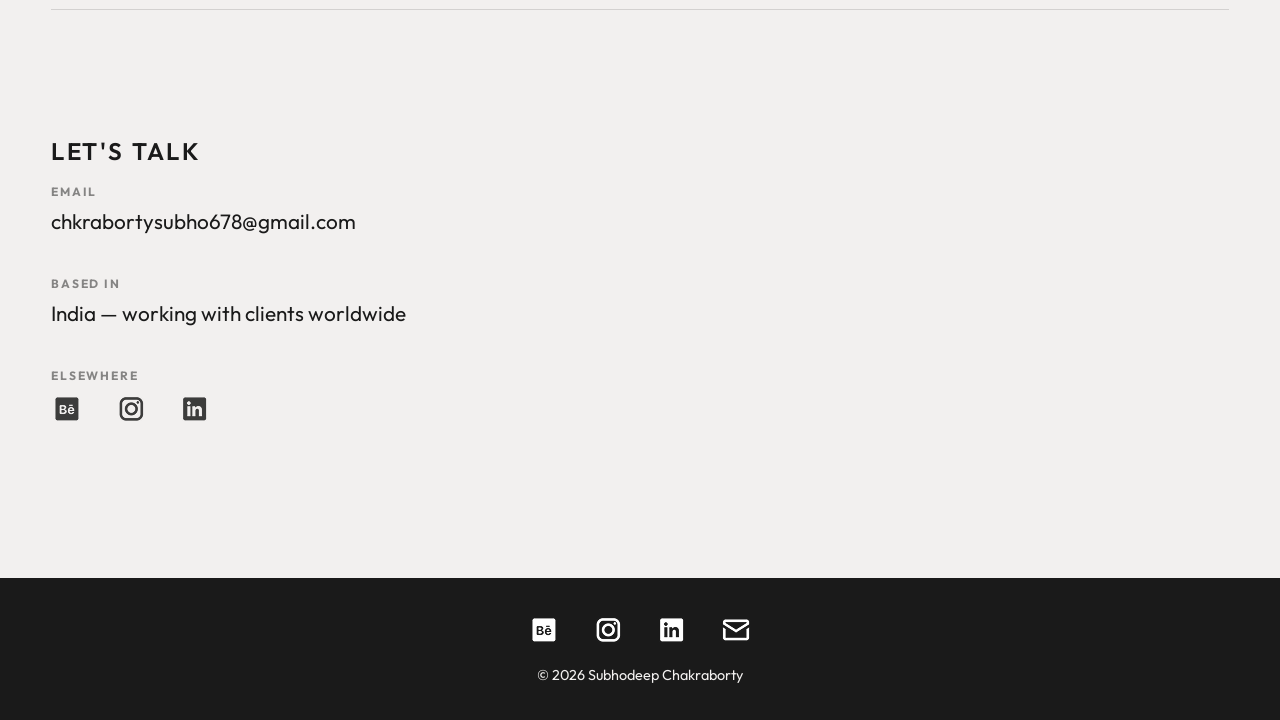
==== commit a4d333f4: "pic fix" ====
--- a/about.html
+++ b/about.html
@@ -8,14 +8,14 @@
     <link rel="canonical" href="https://chkradesign.github.io/about.html" />
     <meta property="og:title" content="About | Subhodeep Chakraborty" />
     <meta property="og:description" content="About Subhodeep Chakraborty, brand identity designer based in Kolkata, India." />
-    <meta property="og:image" content="https://chkradesign.github.io/assets/pic.jpeg" />
+    <meta property="og:image" content="https://chkradesign.github.io/assets/pic-link.jpeg" />
     <meta property="og:url" content="https://chkradesign.github.io/about.html" />
     <meta property="og:type" content="profile" />
     <meta property="og:site_name" content="Subhodeep Chakraborty" />
     <meta name="twitter:card" content="summary_large_image" />
     <meta name="twitter:title" content="About | Subhodeep Chakraborty" />
     <meta name="twitter:description" content="About Subhodeep Chakraborty, brand identity designer based in Kolkata, India." />
-    <meta name="twitter:image" content="https://chkradesign.github.io/assets/pic.jpeg" />
+    <meta name="twitter:image" content="https://chkradesign.github.io/assets/pic-link.jpeg" />
     <link rel="icon" type="image/svg+xml" href="/favicon.svg" />
     <link
       href="https://fonts.googleapis.com/css2?family=Outfit:wght@300;400;700&display=swap"
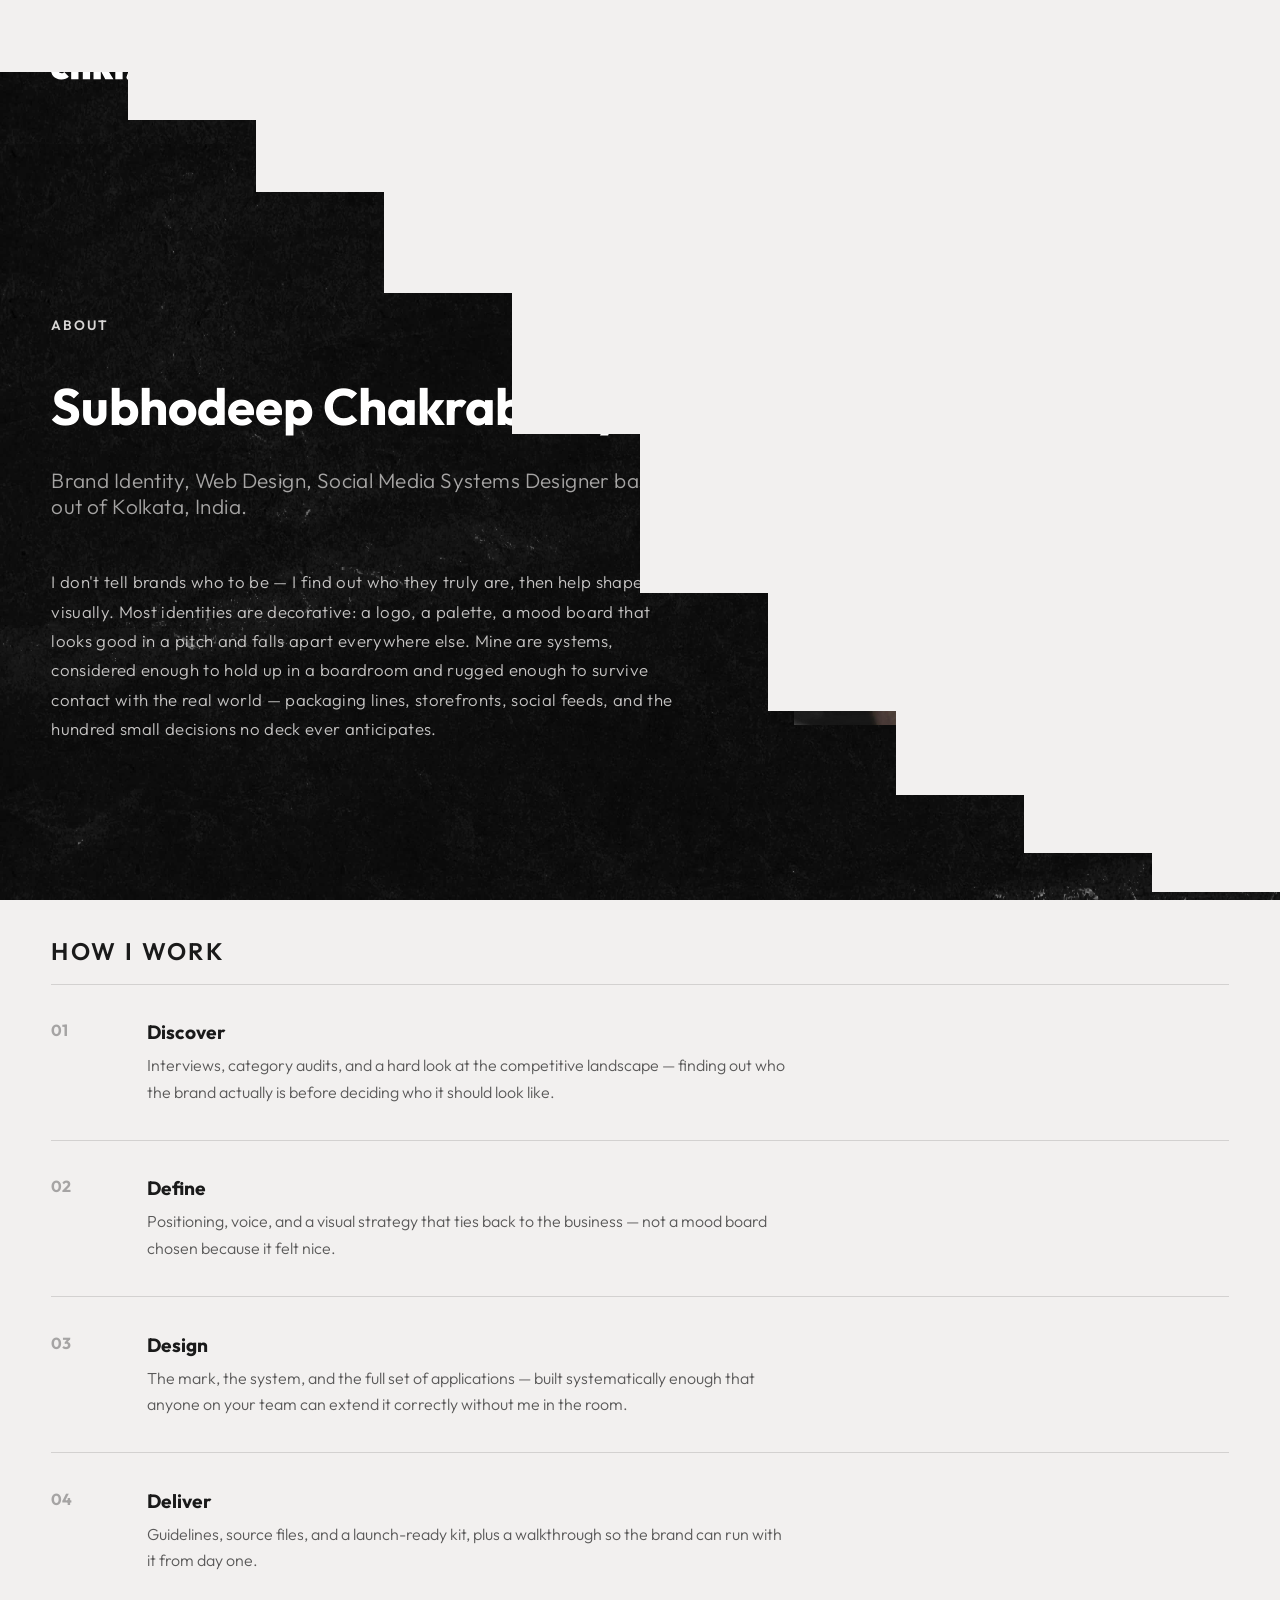
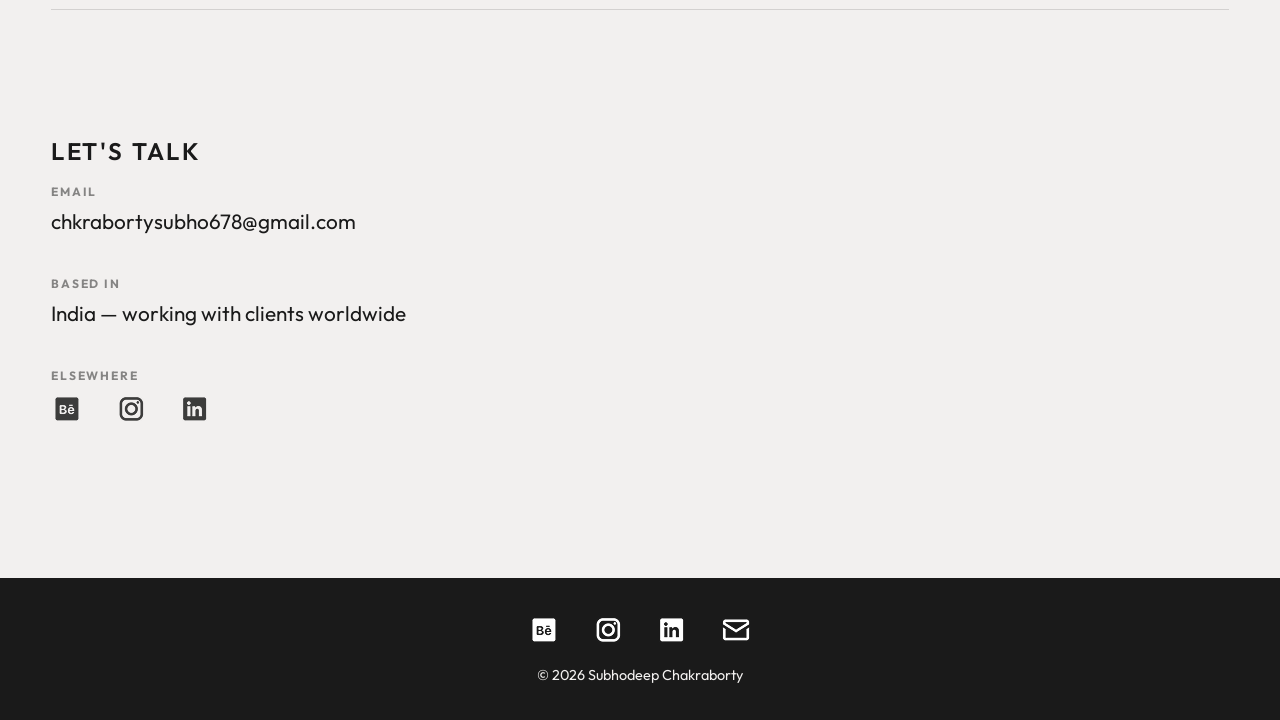
==== commit 3bd57555: "revert 1" ====
--- a/about.html
+++ b/about.html
@@ -8,14 +8,14 @@
     <link rel="canonical" href="https://chkradesign.github.io/about.html" />
     <meta property="og:title" content="About | Subhodeep Chakraborty" />
     <meta property="og:description" content="About Subhodeep Chakraborty, brand identity designer based in Kolkata, India." />
-    <meta property="og:image" content="https://chkradesign.github.io/assets/pic-link.jpeg" />
+    <meta property="og:image" content="https://chkradesign.github.io/assets/pic.jpeg" />
     <meta property="og:url" content="https://chkradesign.github.io/about.html" />
     <meta property="og:type" content="profile" />
     <meta property="og:site_name" content="Subhodeep Chakraborty" />
     <meta name="twitter:card" content="summary_large_image" />
     <meta name="twitter:title" content="About | Subhodeep Chakraborty" />
     <meta name="twitter:description" content="About Subhodeep Chakraborty, brand identity designer based in Kolkata, India." />
-    <meta name="twitter:image" content="https://chkradesign.github.io/assets/pic-link.jpeg" />
+    <meta name="twitter:image" content="https://chkradesign.github.io/assets/pic.jpeg" />
     <link rel="icon" type="image/svg+xml" href="/favicon.svg" />
     <link
       href="https://fonts.googleapis.com/css2?family=Outfit:wght@300;400;700&display=swap"
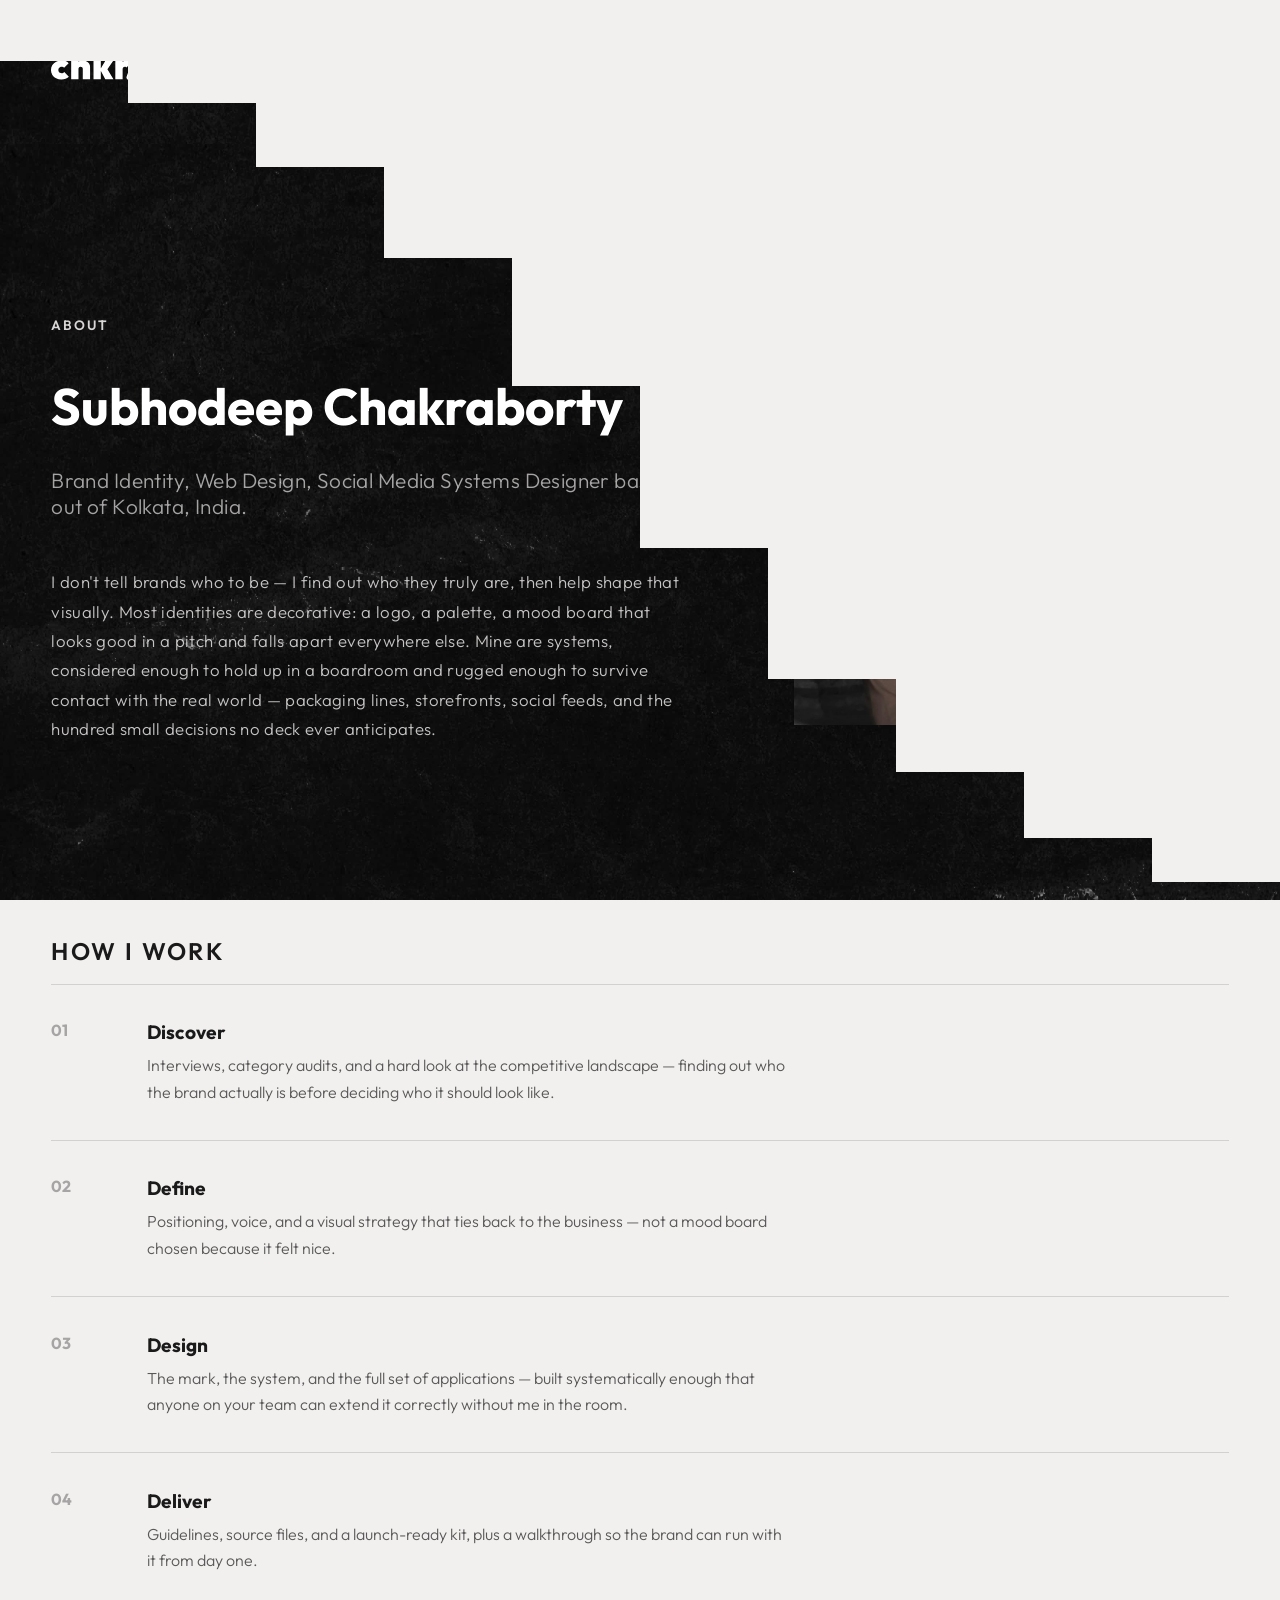
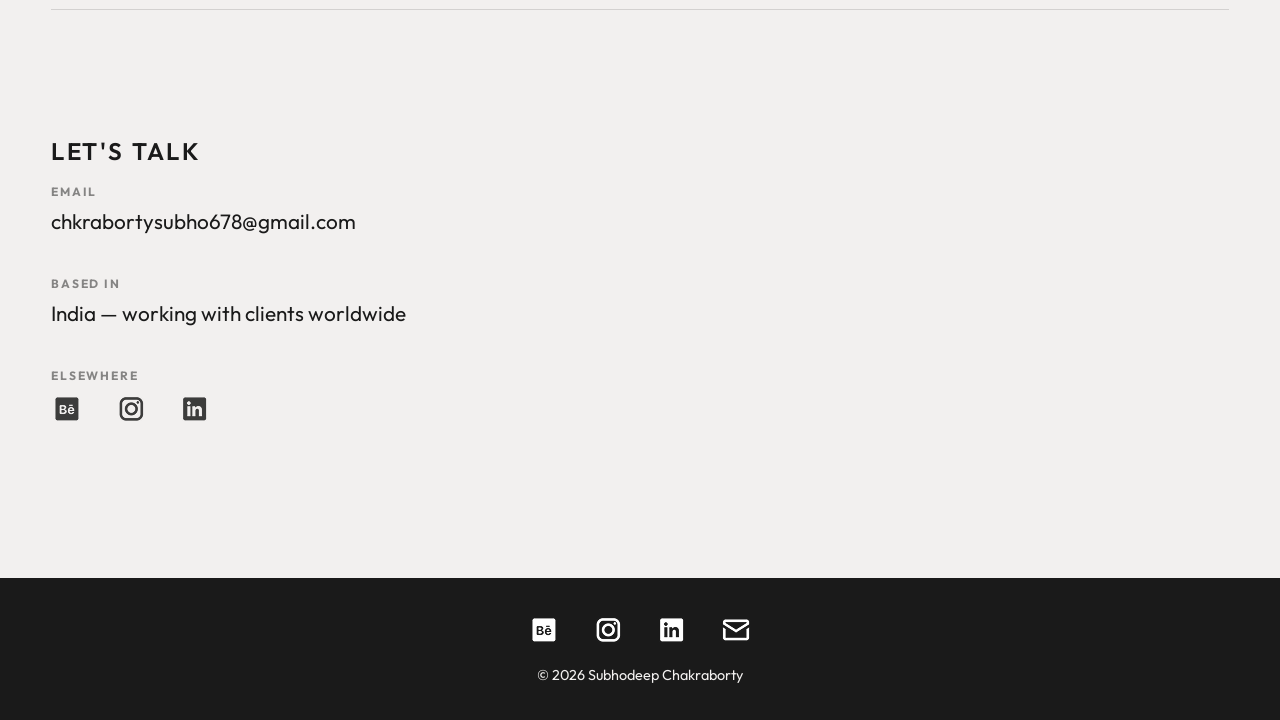
==== commit dc16b51d: "added favicon" ====
--- a/about.html
+++ b/about.html
@@ -16,7 +16,7 @@
     <meta name="twitter:title" content="About | Subhodeep Chakraborty" />
     <meta name="twitter:description" content="About Subhodeep Chakraborty, brand identity designer based in Kolkata, India." />
     <meta name="twitter:image" content="https://chkradesign.github.io/assets/pic.jpeg" />
-    <link rel="icon" type="image/svg+xml" href="/favicon.svg" />
+    <link rel="icon" type="image/svg+xml" href="/assets/chkra.svg" />
     <link
       href="https://fonts.googleapis.com/css2?family=Outfit:wght@300;400;700&display=swap"
       rel="stylesheet"
--- a/style.css
+++ b/style.css
@@ -19,6 +19,10 @@
 
 body {
   background-color: #f2f0ef;
+}
+
+:root {
+  --brand-bg: #ffffff;
 }
 
 .noise {
--- a/about.css
+++ b/about.css
@@ -2,6 +2,9 @@
    ABOUT.CSS
    ========================================================================== */
 
+:root {
+  --brand-bg: tan;
+}
 
 /* ---------------------------------------------------
    ABOUT HERO
@@ -273,4 +276,4 @@
   .form-row {
     grid-template-columns: 1fr;
   }
-}+}
